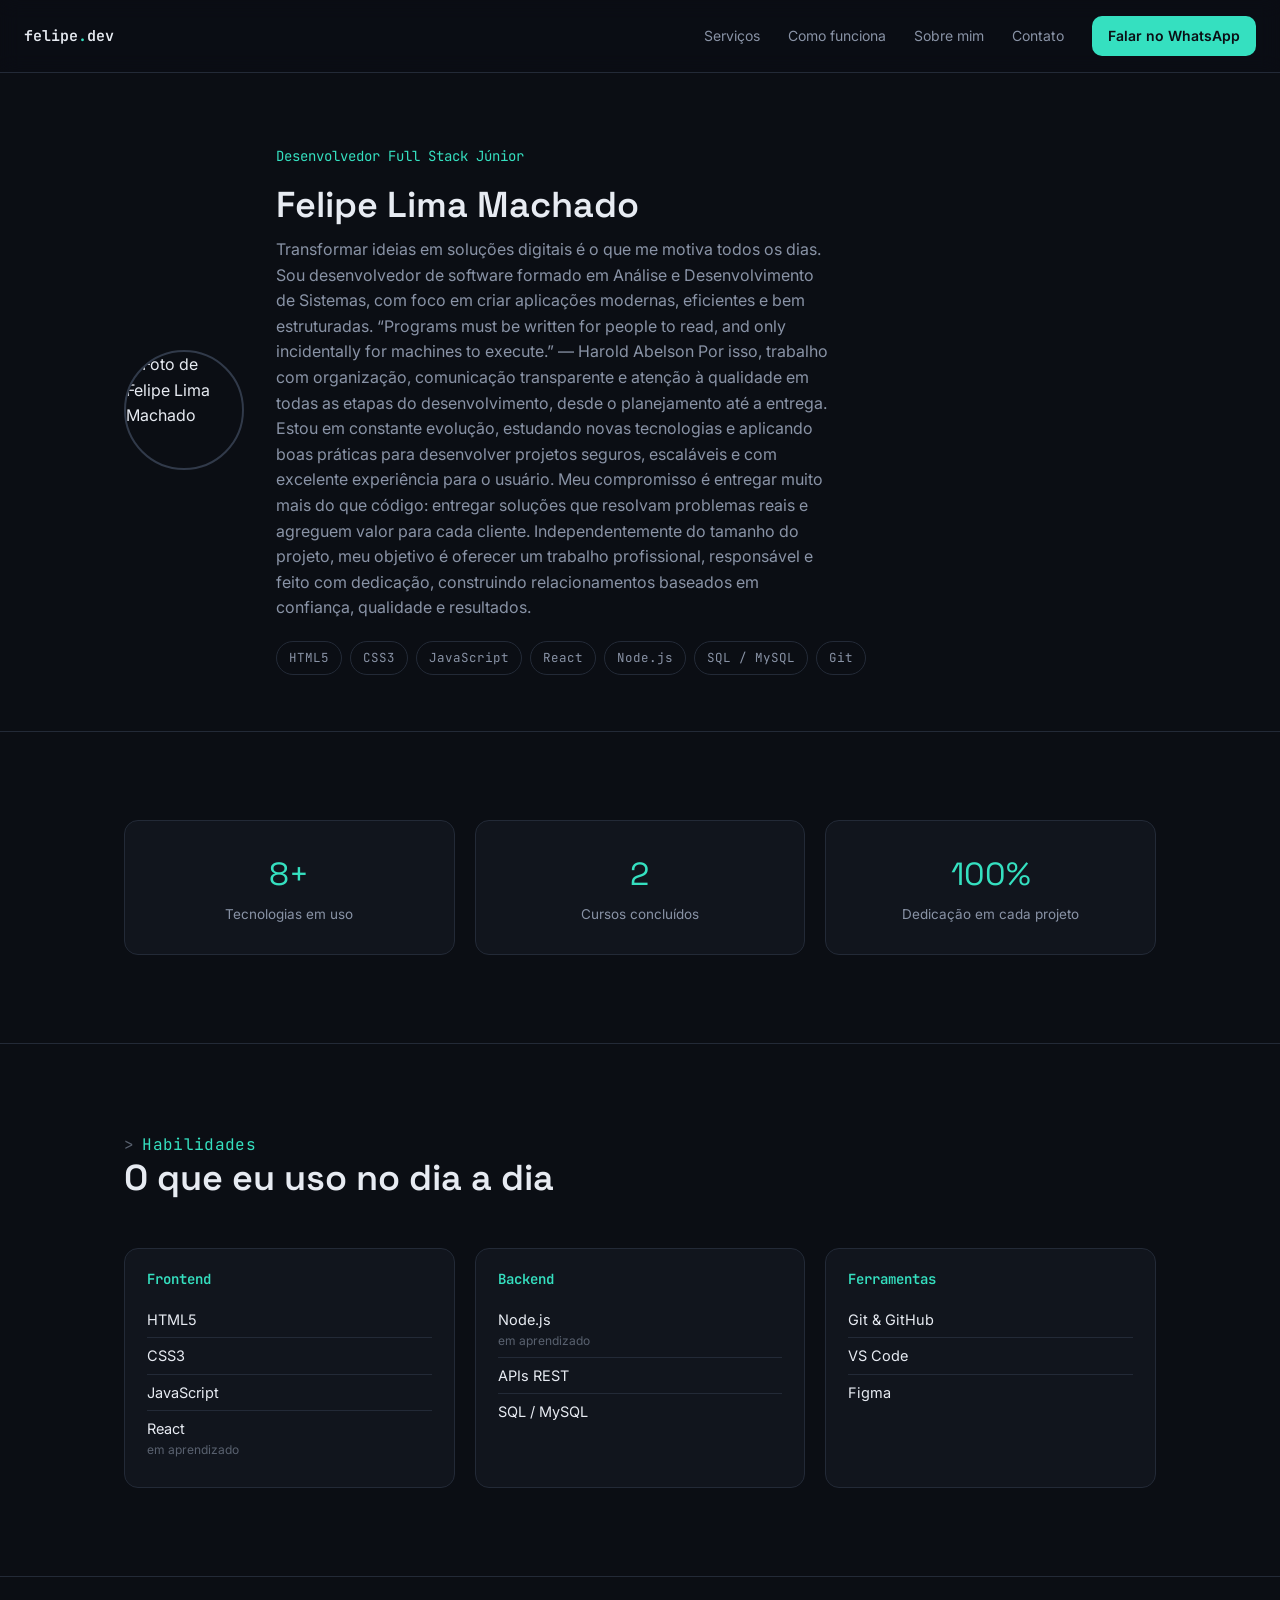
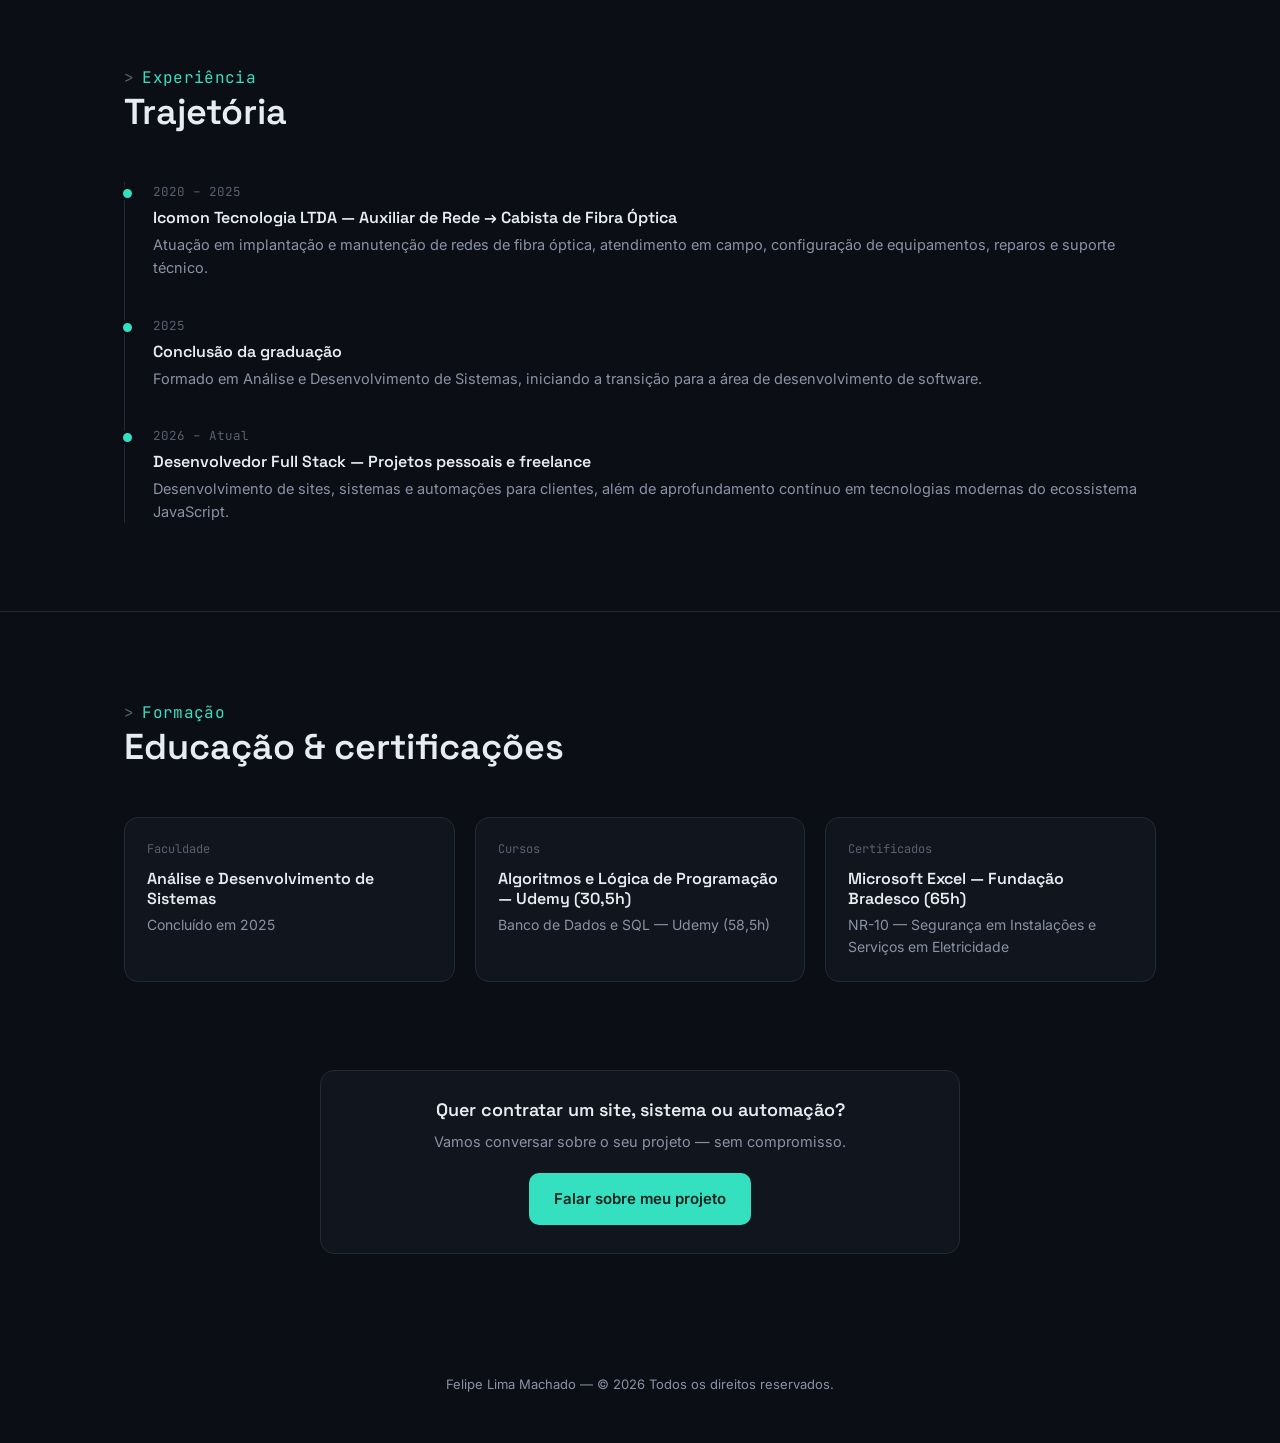
==== sobre.html @ 496789c5 "Update sobre.html" ====
<!DOCTYPE html>
<html lang="pt-BR">
<head>
<meta charset="UTF-8">
<meta name="viewport" content="width=device-width, initial-scale=1.0">
<title>Sobre — Felipe Lima Machado</title>
<meta name="description" content="Conheça a trajetória de Felipe Lima Machado: formação, experiência e habilidades como Desenvolvedor Full Stack.">
<link rel="preconnect" href="https://fonts.googleapis.com">
<link rel="preconnect" href="https://fonts.gstatic.com" crossorigin>
<link href="https://fonts.googleapis.com/css2?family=Space+Grotesk:wght@500;600;700&family=Inter:wght@400;500;600&family=JetBrains+Mono:wght@400;500&display=swap" rel="stylesheet">
<link rel="stylesheet" href="main.css">
</head>
<body>

<nav class="nav">
  <div class="nav__inner">
    <a href="index.html" class="nav__logo">felipe<span>.</span>dev</a>
    <button class="nav__toggle" id="navToggle" aria-label="Abrir menu" aria-expanded="false">☰</button>
    <div class="nav__links" id="navLinks">
      <a href="index.html#servicos">Serviços</a>
      <a href="index.html#processo">Como funciona</a>
      <a href="#sobre">Sobre mim</a>
      <a href="index.html#contato">Contato</a>
      <a href="https://wa.me/5511989954030" class="is-cta" target="_blank" rel="noopener">Falar no WhatsApp</a>
    </div>
  </div>
</nav>

<header class="about-hero" id="sobre">
  <div class="container about-hero__grid">
    <div class="about-hero__photo">
      <img src="profile.jpg" alt="Foto de Felipe Lima Machado">
    </div>
    <div>
      <p class="about-hero__role">Desenvolvedor Full Stack Júnior</p>
      <h1>Felipe Lima Machado</h1>
      <p style="max-width: 560px; margin-top: 10px;">
        Transformar ideias em soluções digitais é o que me motiva todos os dias. Sou desenvolvedor de software formado em Análise e Desenvolvimento de Sistemas, com foco em criar aplicações modernas, eficientes e bem estruturadas.

“Programs must be written for people to read, and only incidentally for machines to execute.” — Harold Abelson
        
Por isso, trabalho com organização, comunicação transparente e atenção à qualidade em todas as etapas do desenvolvimento, desde o planejamento até a entrega.
Estou em constante evolução, estudando novas tecnologias e aplicando boas práticas para desenvolver projetos seguros, escaláveis e com excelente experiência para o usuário. Meu compromisso é entregar muito mais do que código: entregar soluções que resolvam problemas reais e agreguem valor para cada cliente.
Independentemente do tamanho do projeto, meu objetivo é oferecer um trabalho profissional, responsável e feito com dedicação, construindo relacionamentos baseados em confiança, qualidade e resultados.
      </p>
      <div class="tags">
        <span class="tag-pill">HTML5</span>
        <span class="tag-pill">CSS3</span>
        <span class="tag-pill">JavaScript</span>
        <span class="tag-pill">React</span>
        <span class="tag-pill">Node.js</span>
        <span class="tag-pill">SQL / MySQL</span>
        <span class="tag-pill">Git</span>
      </div>
    </div>
  </div>
</header>

<section class="section" id="numeros">
  <div class="container">
    <div class="stats-grid">
      <div class="stat-card">
        <div class="stat-card__num">8+</div>
        <div class="stat-card__label">Tecnologias em uso</div>
      </div>
      <div class="stat-card">
        <div class="stat-card__num">2</div>
        <div class="stat-card__label">Cursos concluídos</div>
      </div>
      <div class="stat-card">
        <div class="stat-card__num">100%</div>
        <div class="stat-card__label">Dedicação em cada projeto</div>
      </div>
    </div>
  </div>
</section>

<section class="section" id="habilidades">
  <div class="container">
    <div class="section__head">
      <p class="eyebrow">Habilidades</p>
      <h2>O que eu uso no dia a dia</h2>
    </div>

    <div class="skills-grid">
      <div class="skill-card">
        <h3>Frontend</h3>
        <ul>
          <li>HTML5</li>
          <li>CSS3</li>
          <li>JavaScript</li>
          <li>React <small>em aprendizado</small></li>
        </ul>
      </div>
      <div class="skill-card">
        <h3>Backend</h3>
        <ul>
          <li>Node.js <small>em aprendizado</small></li>
          <li>APIs REST</li>
          <li>SQL / MySQL</li>
        </ul>
      </div>
      <div class="skill-card">
        <h3>Ferramentas</h3>
        <ul>
          <li>Git &amp; GitHub</li>
          <li>VS Code</li>
          <li>Figma</li>
        </ul>
      </div>
    </div>
  </div>
</section>

<section class="section" id="experiencia">
  <div class="container">
    <div class="section__head">
      <p class="eyebrow">Experiência</p>
      <h2>Trajetória</h2>
    </div>

    <div class="timeline">
      <div class="timeline-item">
        <div class="timeline-item__date">2020 – 2025</div>
        <h3>Icomon Tecnologia LTDA — Auxiliar de Rede → Cabista de Fibra Óptica</h3>
        <p>Atuação em implantação e manutenção de redes de fibra óptica, atendimento em campo, configuração de equipamentos, reparos e suporte técnico.</p>
      </div>
      <div class="timeline-item">
        <div class="timeline-item__date">2025</div>
        <h3>Conclusão da graduação</h3>
        <p>Formado em Análise e Desenvolvimento de Sistemas, iniciando a transição para a área de desenvolvimento de software.</p>
      </div>
      <div class="timeline-item">
        <div class="timeline-item__date">2026 – Atual</div>
        <h3>Desenvolvedor Full Stack — Projetos pessoais e freelance</h3>
        <p>Desenvolvimento de sites, sistemas e automações para clientes, além de aprofundamento contínuo em tecnologias modernas do ecossistema JavaScript.</p>
      </div>
    </div>
  </div>
</section>

<section class="section" id="formacao" style="border-bottom: none;">
  <div class="container">
    <div class="section__head">
      <p class="eyebrow">Formação</p>
      <h2>Educação &amp; certificações</h2>
    </div>

    <div class="edu-grid">
      <div class="edu-card">
        <div class="edu-card__label">Faculdade</div>
        <h3>Análise e Desenvolvimento de Sistemas</h3>
        <p>Concluído em 2025</p>
      </div>
      <div class="edu-card">
        <div class="edu-card__label">Cursos</div>
        <h3>Algoritmos e Lógica de Programação — Udemy (30,5h)</h3>
        <p>Banco de Dados e SQL — Udemy (58,5h)</p>
      </div>
      <div class="edu-card">
        <div class="edu-card__label">Certificados</div>
        <h3>Microsoft Excel — Fundação Bradesco (65h)</h3>
        <p>NR-10 — Segurança em Instalações e Serviços em Eletricidade</p>
      </div>
    </div>
  </div>
</section>

<section class="section" style="border-bottom: none; padding-top: 0;">
  <div class="container why-cta" style="max-width: 640px; text-align: center; margin: 0 auto;">
    <h3>Quer contratar um site, sistema ou automação?</h3>
    <p>Vamos conversar sobre o seu projeto — sem compromisso.</p>
    <a href="index.html#contato" class="btn btn--primary">Falar sobre meu projeto</a>
  </div>
</section>

<footer class="footer">
  <p>Felipe Lima Machado — © <span id="year"></span> Todos os direitos reservados.</p>
</footer>

<script src="main.js"></script>
</body>
</html>
---- main.css ----
/* ===================================================================
   Felipe Lima Machado — main.css
   Tema: base "terminal/dev" com tipografia legível para negócios
   =================================================================== */

:root {
  --bg: #0b0e14;
  --surface: #11151d;
  --surface-alt: #161c27;
  --border: #232a37;
  --border-strong: #313a4a;

  --text: #e7ebf2;
  --text-muted: #8993a6;
  --text-faint: #59616f;

  --accent: #35e0c0;
  --accent-dark: #0f6e5c;
  --accent-2: #6c8cff;

  --font-display: 'Space Grotesk', 'Segoe UI', sans-serif;
  --font-body: 'Inter', 'Segoe UI', sans-serif;
  --font-mono: 'JetBrains Mono', ui-monospace, 'Fira Code', monospace;

  --radius: 10px;
  --container: 1080px;
}

* { box-sizing: border-box; }

html { scroll-behavior: smooth; }

body {
  margin: 0;
  background: var(--bg);
  color: var(--text);
  font-family: var(--font-body);
  line-height: 1.6;
  -webkit-font-smoothing: antialiased;
}

img { max-width: 100%; display: block; }

a { color: inherit; text-decoration: none; }

h1, h2, h3 {
  font-family: var(--font-display);
  font-weight: 600;
  line-height: 1.2;
  margin: 0;
}

p { margin: 0 0 1rem; color: var(--text-muted); }

.container {
  max-width: var(--container);
  margin: 0 auto;
  padding: 0 24px;
}

.eyebrow {
  display: inline-flex;
  align-items: center;
  gap: 8px;
  font-family: var(--font-mono);
  font-size: 13px;
  color: var(--accent);
  letter-spacing: 0.02em;
  margin-bottom: 14px;
}

.eyebrow::before { content: '>'; color: var(--text-faint); }

.section {
  padding: 88px 0;
  border-bottom: 1px solid var(--border);
}

.section__head {
  max-width: 640px;
  margin: 0 0 48px;
}

.section__head h2 {
  font-size: clamp(26px, 3.4vw, 36px);
  margin-bottom: 12px;
}

.section__head p { font-size: 16px; margin: 0; }

/* ---------- buttons ---------- */

.btn {
  display: inline-flex;
  align-items: center;
  gap: 8px;
  padding: 13px 24px;
  border-radius: var(--radius);
  font-family: var(--font-body);
  font-weight: 600;
  font-size: 15px;
  border: 1px solid transparent;
  cursor: pointer;
  transition: transform 120ms ease, background 120ms ease, border-color 120ms ease;
}

.btn:hover { transform: translateY(-1px); }

.btn--primary {
  background: var(--accent);
  color: #06231d;
}
.btn--primary:hover { background: #4fe9cc; }

.btn--ghost {
  background: transparent;
  border-color: var(--border-strong);
  color: var(--text);
}
.btn--ghost:hover { border-color: var(--accent); color: var(--accent); }

/* ---------- navbar ---------- */

.nav {
  position: sticky;
  top: 0;
  z-index: 40;
  background: rgba(11, 14, 20, 0.85);
  backdrop-filter: blur(10px);
  border-bottom: 1px solid var(--border);
}

.nav__inner {
  display: flex;
  align-items: center;
  justify-content: space-between;
  padding: 16px 24px;
}

.nav__logo {
  font-family: var(--font-mono);
  font-weight: 600;
  font-size: 15px;
  color: var(--text);
}
.nav__logo span { color: var(--accent); }

.nav__links {
  display: flex;
  align-items: center;
  gap: 28px;
  font-size: 14px;
  color: var(--text-muted);
}

.nav__links a:hover { color: var(--text); }

.nav__links a.is-cta {
  color: var(--bg);
  background: var(--accent);
  padding: 9px 16px;
  border-radius: var(--radius);
  font-weight: 600;
}
.nav__links a.is-cta:hover { background: #4fe9cc; color: var(--bg); }

.nav__toggle {
  display: none;
  background: none;
  border: 1px solid var(--border-strong);
  border-radius: 6px;
  color: var(--text);
  width: 38px;
  height: 38px;
  font-size: 18px;
  cursor: pointer;
}

@media (max-width: 760px) {
  .nav__toggle { display: block; }
  .nav__links {
    position: absolute;
    top: 100%;
    left: 0;
    right: 0;
    flex-direction: column;
    align-items: stretch;
    gap: 0;
    background: var(--surface);
    border-bottom: 1px solid var(--border);
    max-height: 0;
    overflow: hidden;
    transition: max-height 200ms ease;
  }
  .nav__links.is-open { max-height: 400px; }
  .nav__links a {
    padding: 14px 24px;
    border-bottom: 1px solid var(--border);
  }
  .nav__links a.is-cta { margin: 12px 24px; text-align: center; }
}

/* ---------- hero ---------- */

.hero {
  padding: 96px 0 80px;
  border-bottom: 1px solid var(--border);
  background:
    radial-gradient(ellipse 60% 50% at 15% 0%, rgba(53, 224, 192, 0.08), transparent),
    radial-gradient(ellipse 50% 40% at 100% 20%, rgba(108, 140, 255, 0.06), transparent);
}

.hero__grid {
  display: grid;
  grid-template-columns: 1.1fr 0.9fr;
  gap: 56px;
  align-items: center;
}

.hero h1 {
  font-size: clamp(32px, 4.6vw, 52px);
  margin-bottom: 20px;
}

.hero h1 .accent { color: var(--accent); }

.hero__lede {
  font-size: 17px;
  max-width: 480px;
  margin-bottom: 32px;
}

.hero__actions {
  display: flex;
  gap: 14px;
  flex-wrap: wrap;
  margin-bottom: 36px;
}

.hero__trust {
  display: flex;
  gap: 24px;
  flex-wrap: wrap;
  font-family: var(--font-mono);
  font-size: 13px;
  color: var(--text-faint);
}

.hero__trust strong { color: var(--text-muted); font-weight: 500; }

.hero__panel {
  background: var(--surface);
  border: 1px solid var(--border);
  border-radius: 14px;
  overflow: hidden;
}

.hero__panel-bar {
  display: flex;
  gap: 6px;
  padding: 12px 14px;
  border-bottom: 1px solid var(--border);
  background: var(--surface-alt);
}

.hero__panel-dot { width: 9px; height: 9px; border-radius: 50%; background: #2b3140; }

.hero__panel-body {
  padding: 22px 20px;
  font-family: var(--font-mono);
  font-size: 13.5px;
  color: var(--text-muted);
}

.hero__panel-body .line { margin-bottom: 10px; }
.hero__panel-body .k { color: var(--accent-2); }
.hero__panel-body .v { color: var(--text); }
.hero__panel-body .c { color: var(--text-faint); }

@media (max-width: 860px) {
  .hero__grid { grid-template-columns: 1fr; }
  .hero__panel { order: -1; }
}

/* ---------- services ---------- */

.services-grid {
  display: grid;
  grid-template-columns: repeat(3, 1fr);
  gap: 20px;
}

.service-card {
  background: var(--surface);
  border: 1px solid var(--border);
  border-radius: 14px;
  padding: 28px 24px;
  transition: border-color 150ms ease, transform 150ms ease;
}

.service-card:hover {
  border-color: var(--border-strong);
  transform: translateY(-3px);
}

.service-card__icon {
  width: 42px;
  height: 42px;
  border-radius: 9px;
  background: var(--surface-alt);
  border: 1px solid var(--border);
  display: flex;
  align-items: center;
  justify-content: center;
  margin-bottom: 18px;
  color: var(--accent);
  font-family: var(--font-mono);
  font-size: 17px;
}

.service-card h3 {
  font-size: 18px;
  margin-bottom: 8px;
}

.service-card p { font-size: 14.5px; margin-bottom: 16px; }

.service-card ul {
  list-style: none;
  margin: 0;
  padding: 0;
  font-size: 13.5px;
  color: var(--text-muted);
}

.service-card li {
  padding: 5px 0 5px 18px;
  position: relative;
  border-top: 1px solid var(--border);
}
.service-card li:first-child { border-top: none; }

.service-card li::before {
  content: '›';
  position: absolute;
  left: 0;
  color: var(--accent);
}

@media (max-width: 860px) {
  .services-grid { grid-template-columns: 1fr; }
}

/* ---------- process ---------- */

.process-grid {
  display: grid;
  grid-template-columns: repeat(4, 1fr);
  gap: 20px;
}

.process-step {
  position: relative;
  padding-top: 8px;
}

.process-step__num {
  font-family: var(--font-mono);
  font-size: 13px;
  color: var(--text-faint);
  margin-bottom: 12px;
}

.process-step h3 { font-size: 16px; margin-bottom: 8px; }
.process-step p { font-size: 14px; margin: 0; }

@media (max-width: 860px) {
  .process-grid { grid-template-columns: 1fr 1fr; row-gap: 32px; }
}
@media (max-width: 520px) {
  .process-grid { grid-template-columns: 1fr; }
}

/* ---------- why / trust ---------- */

.why-grid {
  display: grid;
  grid-template-columns: 1fr 1fr;
  gap: 40px;
  align-items: start;
}

.why-list {
  list-style: none;
  margin: 0;
  padding: 0;
}

.why-list li {
  display: flex;
  gap: 14px;
  padding: 16px 0;
  border-top: 1px solid var(--border);
}
.why-list li:first-child { border-top: none; padding-top: 0; }

.why-list__mark {
  font-family: var(--font-mono);
  color: var(--accent);
  flex-shrink: 0;
}

.why-list strong { display: block; color: var(--text); font-size: 15px; margin-bottom: 3px; }
.why-list span { color: var(--text-muted); font-size: 14px; }

.why-cta {
  background: var(--surface);
  border: 1px solid var(--border);
  border-radius: 14px;
  padding: 28px;
}

.why-cta h3 { font-size: 18px; margin-bottom: 10px; }
.why-cta p { font-size: 14.5px; margin-bottom: 20px; }

@media (max-width: 860px) {
  .why-grid { grid-template-columns: 1fr; }
}

/* ---------- contact ---------- */

.contact-grid {
  display: grid;
  grid-template-columns: 1fr 1fr;
  gap: 48px;
}

.contact-links {
  display: flex;
  flex-direction: column;
  gap: 12px;
}

.contact-link {
  display: flex;
  align-items: center;
  gap: 12px;
  padding: 14px 16px;
  border: 1px solid var(--border);
  border-radius: var(--radius);
  font-size: 14.5px;
  color: var(--text);
  transition: border-color 120ms ease, background 120ms ease;
}
.contact-link:hover { border-color: var(--accent); background: var(--surface); }

.contact-link .tag {
  font-family: var(--font-mono);
  font-size: 12px;
  color: var(--text-faint);
  margin-left: auto;
}

.form { display: flex; flex-direction: column; gap: 14px; }

.form input,
.form textarea {
  width: 100%;
  background: var(--surface);
  border: 1px solid var(--border);
  border-radius: var(--radius);
  padding: 13px 14px;
  color: var(--text);
  font-family: var(--font-body);
  font-size: 14.5px;
}

.form input:focus,
.form textarea:focus {
  outline: none;
  border-color: var(--accent);
}

.form textarea { resize: vertical; min-height: 110px; }

@media (max-width: 860px) {
  .contact-grid { grid-template-columns: 1fr; }
}

/* ---------- footer ---------- */

.footer {
  padding: 32px 0;
  text-align: center;
  font-size: 13px;
  color: var(--text-faint);
}

.footer a { color: var(--text-muted); }
.footer a:hover { color: var(--accent); }

/* ---------- about page specific ---------- */

.about-hero {
  padding: 72px 0 56px;
  border-bottom: 1px solid var(--border);
}

.about-hero__grid {
  display: grid;
  grid-template-columns: auto 1fr;
  gap: 32px;
  align-items: center;
}

.about-hero__photo {
  width: 120px;
  height: 120px;
  border-radius: 50%;
  border: 2px solid var(--border-strong);
  overflow: hidden;
}
.about-hero__photo img { width: 100%; height: 100%; object-fit: cover; }

.about-hero h1 { font-size: clamp(26px, 3.6vw, 36px); margin-bottom: 8px; }
.about-hero__role { font-family: var(--font-mono); color: var(--accent); font-size: 14px; }

@media (max-width: 560px) {
  .about-hero__grid { grid-template-columns: 1fr; text-align: center; justify-items: center; }
}

.tags {
  display: flex;
  flex-wrap: wrap;
  gap: 8px;
  margin-top: 20px;
}

.tag-pill {
  font-family: var(--font-mono);
  font-size: 12.5px;
  padding: 6px 12px;
  border: 1px solid var(--border);
  border-radius: 20px;
  color: var(--text-muted);
}

.skills-grid {
  display: grid;
  grid-template-columns: repeat(3, 1fr);
  gap: 20px;
}

.skill-card {
  background: var(--surface);
  border: 1px solid var(--border);
  border-radius: 14px;
  padding: 22px;
}

.skill-card h3 {
  font-family: var(--font-mono);
  font-size: 14px;
  color: var(--accent);
  margin-bottom: 14px;
}

.skill-card ul { list-style: none; margin: 0; padding: 0; }
.skill-card li {
  font-size: 14.5px;
  color: var(--text);
  padding: 6px 0;
  border-top: 1px solid var(--border);
}
.skill-card li:first-child { border-top: none; }
.skill-card li small { display: block; color: var(--text-faint); font-size: 12px; }

@media (max-width: 860px) {
  .skills-grid { grid-template-columns: 1fr; }
}

.timeline {
  position: relative;
  padding-left: 28px;
  border-left: 1px solid var(--border);
}

.timeline-item {
  position: relative;
  padding-bottom: 36px;
}
.timeline-item:last-child { padding-bottom: 0; }

.timeline-item::before {
  content: '';
  position: absolute;
  left: -33px;
  top: 4px;
  width: 9px;
  height: 9px;
  border-radius: 50%;
  background: var(--accent);
  border: 3px solid var(--bg);
}

.timeline-item__date {
  font-family: var(--font-mono);
  font-size: 12.5px;
  color: var(--text-faint);
  margin-bottom: 6px;
}

.timeline-item h3 { font-size: 16px; margin-bottom: 6px; }
.timeline-item p { font-size: 14.5px; margin: 0; }

.edu-grid {
  display: grid;
  grid-template-columns: repeat(3, 1fr);
  gap: 20px;
}

.edu-card {
  background: var(--surface);
  border: 1px solid var(--border);
  border-radius: 14px;
  padding: 22px;
}

.edu-card__label {
  font-family: var(--font-mono);
  font-size: 12px;
  color: var(--text-faint);
  margin-bottom: 10px;
}

.edu-card h3 { font-size: 16px; margin-bottom: 6px; }
.edu-card p { font-size: 14px; margin: 0; }

@media (max-width: 860px) {
  .edu-grid { grid-template-columns: 1fr; }
}

.stats-grid {
  display: grid;
  grid-template-columns: repeat(3, 1fr);
  gap: 20px;
  text-align: center;
}

.stat-card {
  background: var(--surface);
  border: 1px solid var(--border);
  border-radius: 14px;
  padding: 28px 16px;
}

.stat-card__num {
  font-family: var(--font-display);
  font-size: 32px;
  color: var(--accent);
  margin-bottom: 4px;
}

.stat-card__label {
  font-size: 13.5px;
  color: var(--text-muted);
}

@media (max-width: 560px) {
  .stats-grid { grid-template-columns: 1fr; }
}

/* ---------- utility ---------- */

.visually-hidden {
  position: absolute;
  width: 1px; height: 1px;
  overflow: hidden;
  clip: rect(0 0 0 0);
}

:focus-visible {
  outline: 2px solid var(--accent);
  outline-offset: 2px;
}
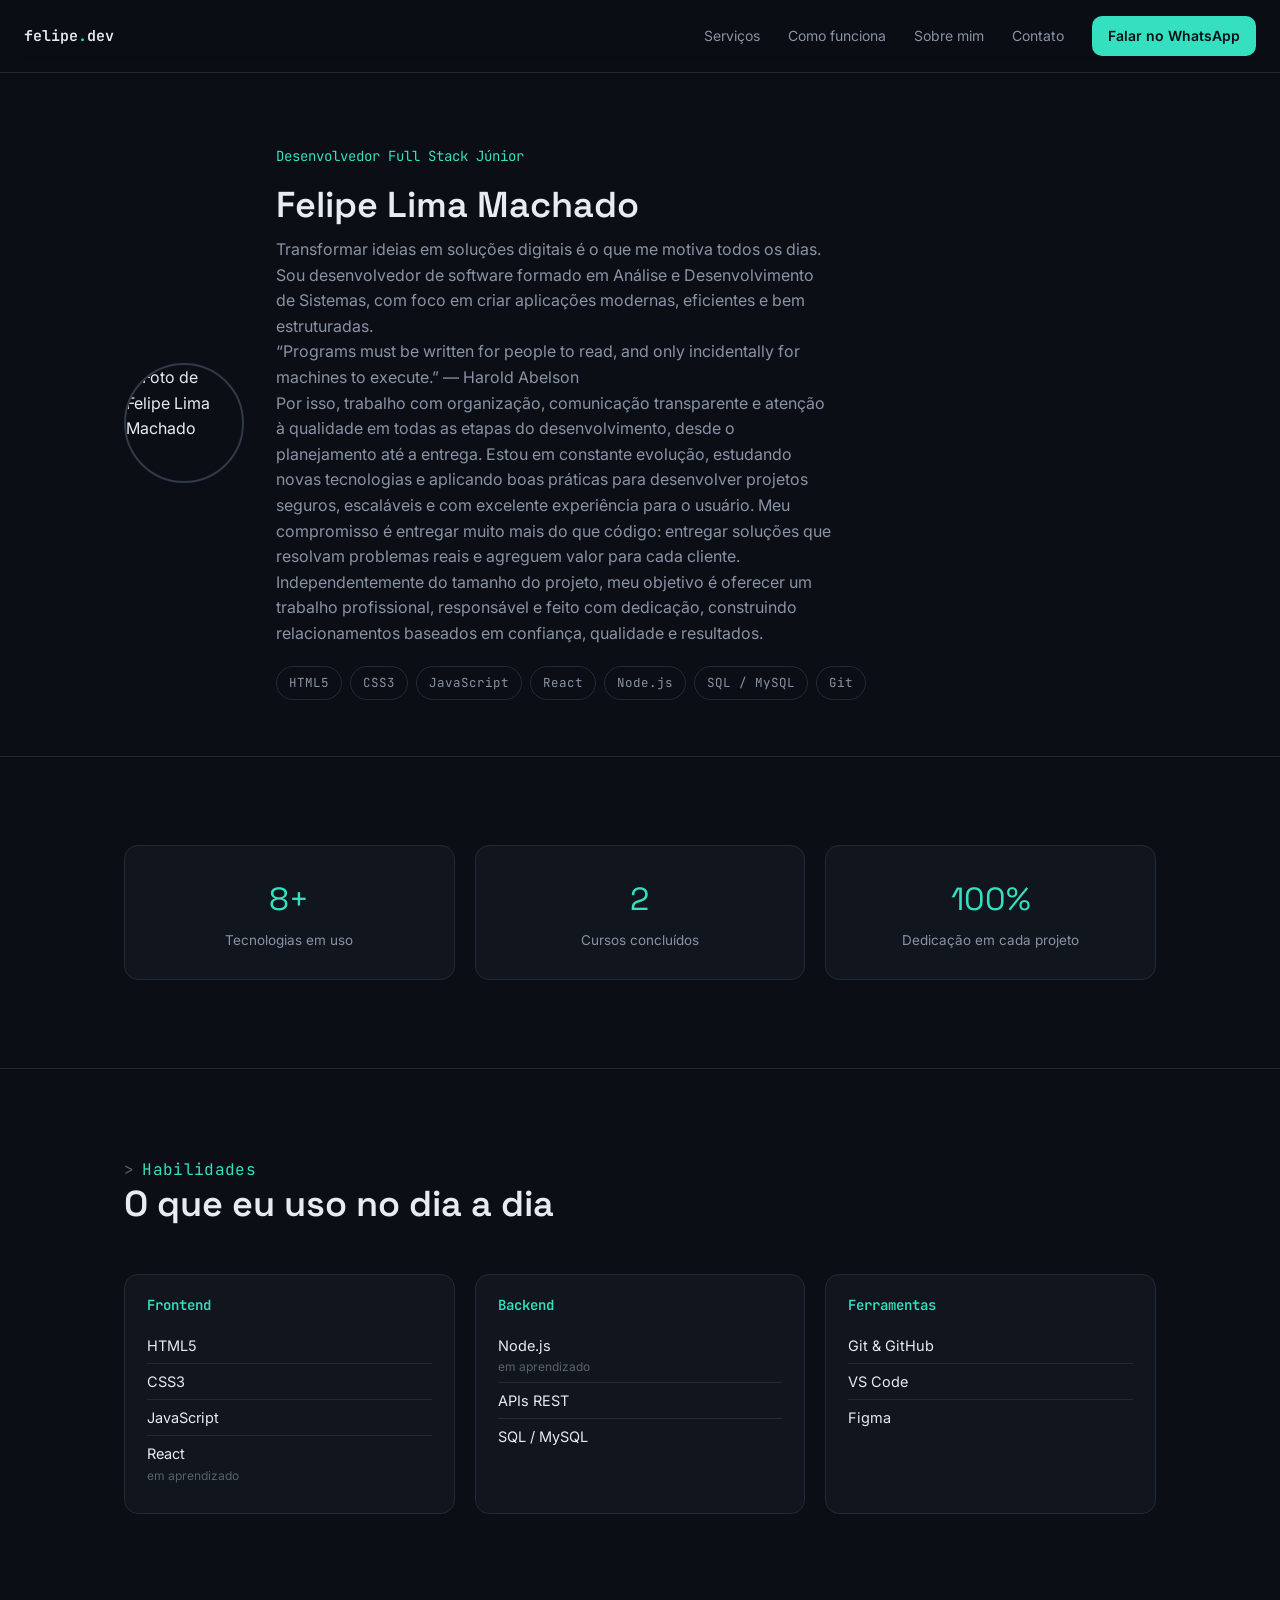
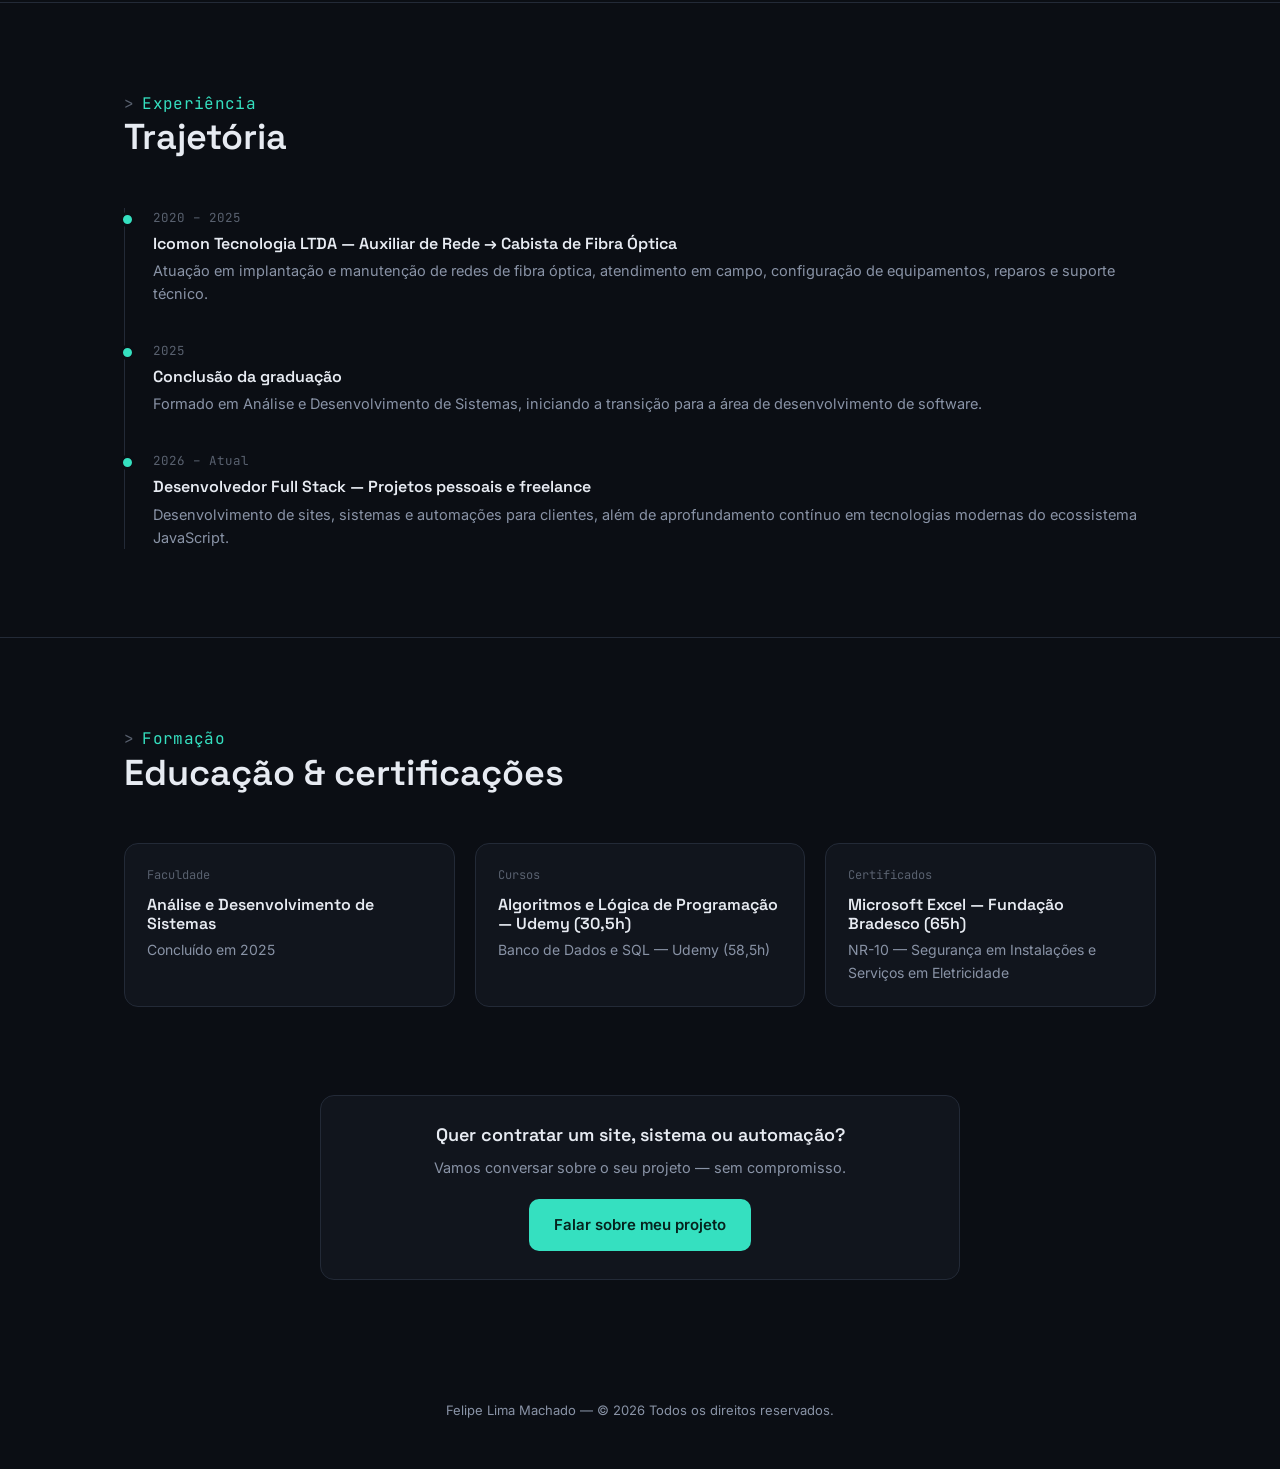
==== commit 62f65d93: "Update sobre.html" ====
--- a/sobre.html
+++ b/sobre.html
@@ -36,10 +36,8 @@
       <h1>Felipe Lima Machado</h1>
       <p style="max-width: 560px; margin-top: 10px;">
         Transformar ideias em soluções digitais é o que me motiva todos os dias. Sou desenvolvedor de software formado em Análise e Desenvolvimento de Sistemas, com foco em criar aplicações modernas, eficientes e bem estruturadas.
-
-“Programs must be written for people to read, and only incidentally for machines to execute.” — Harold Abelson
-        
-Por isso, trabalho com organização, comunicação transparente e atenção à qualidade em todas as etapas do desenvolvimento, desde o planejamento até a entrega.
+<br>“Programs must be written for people to read, and only incidentally for machines to execute.” — Harold Abelson       
+<br>Por isso, trabalho com organização, comunicação transparente e atenção à qualidade em todas as etapas do desenvolvimento, desde o planejamento até a entrega.
 Estou em constante evolução, estudando novas tecnologias e aplicando boas práticas para desenvolver projetos seguros, escaláveis e com excelente experiência para o usuário. Meu compromisso é entregar muito mais do que código: entregar soluções que resolvam problemas reais e agreguem valor para cada cliente.
 Independentemente do tamanho do projeto, meu objetivo é oferecer um trabalho profissional, responsável e feito com dedicação, construindo relacionamentos baseados em confiança, qualidade e resultados.
       </p>
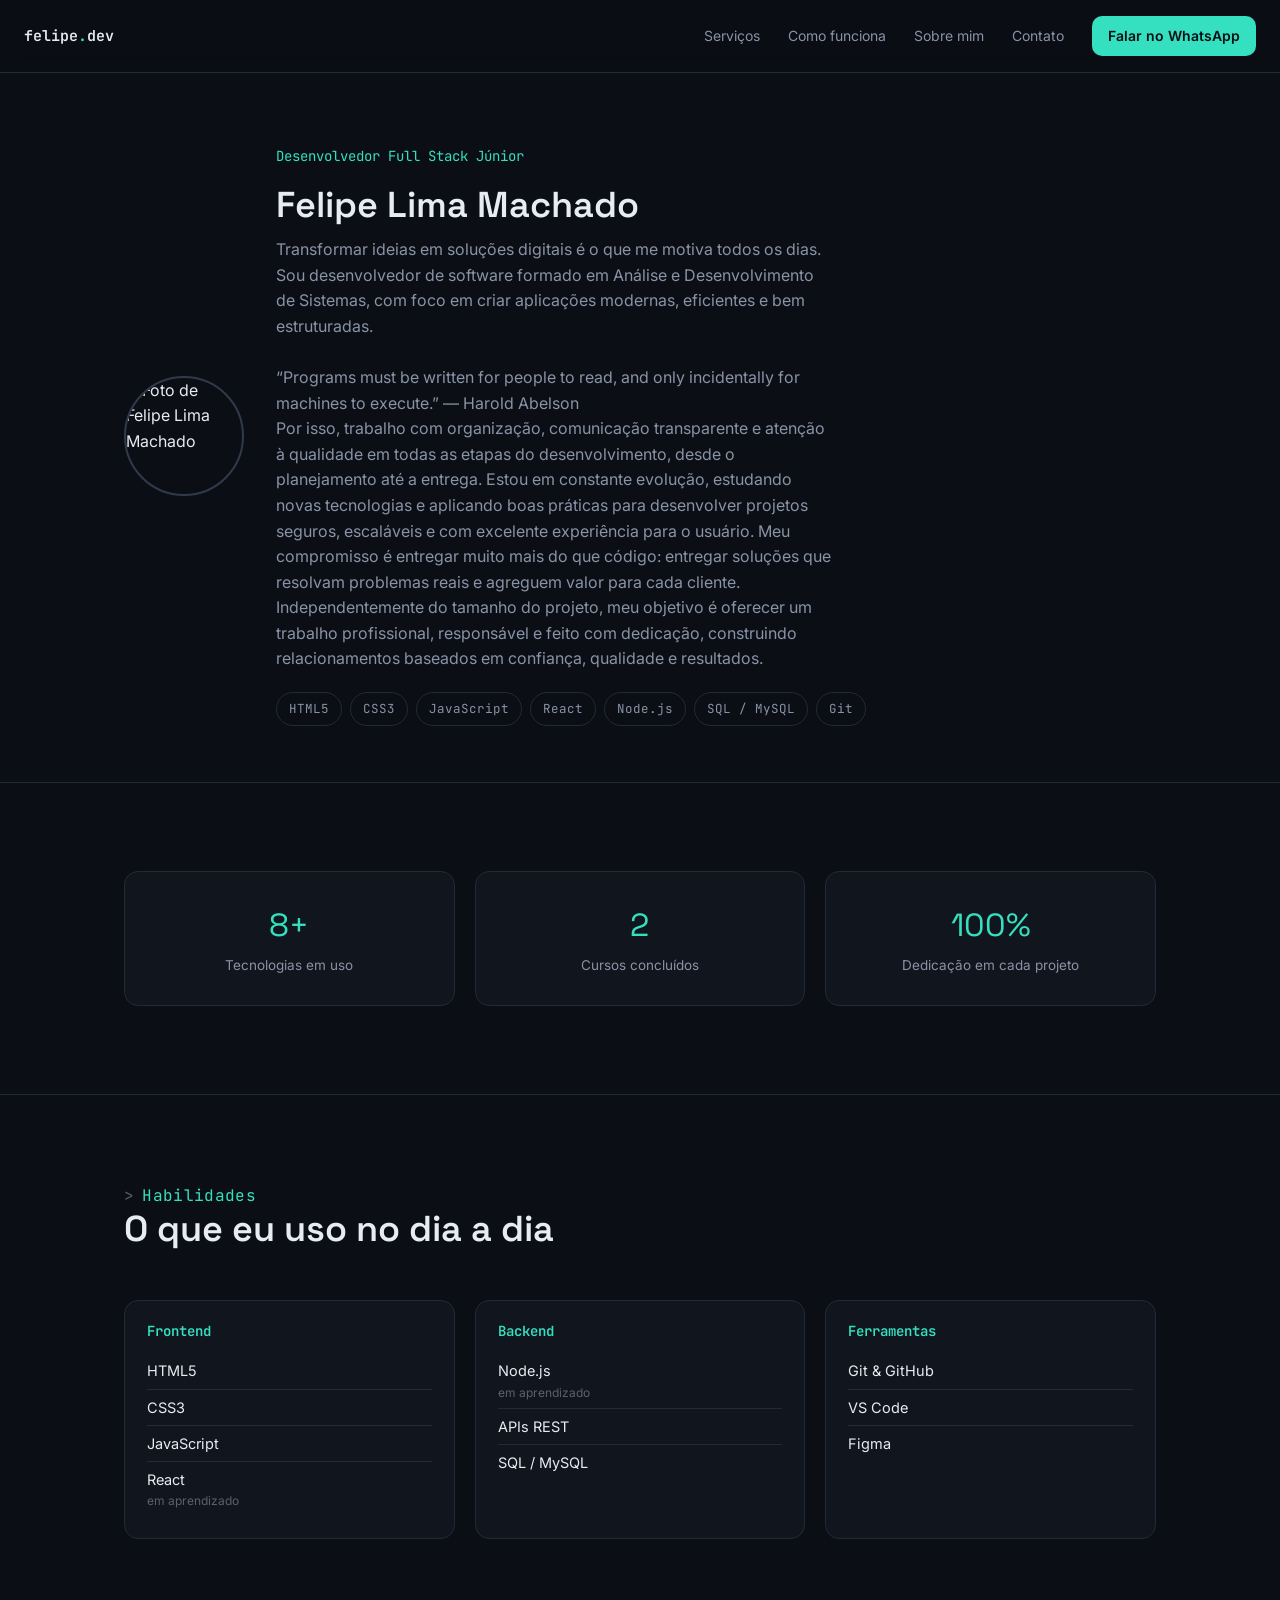
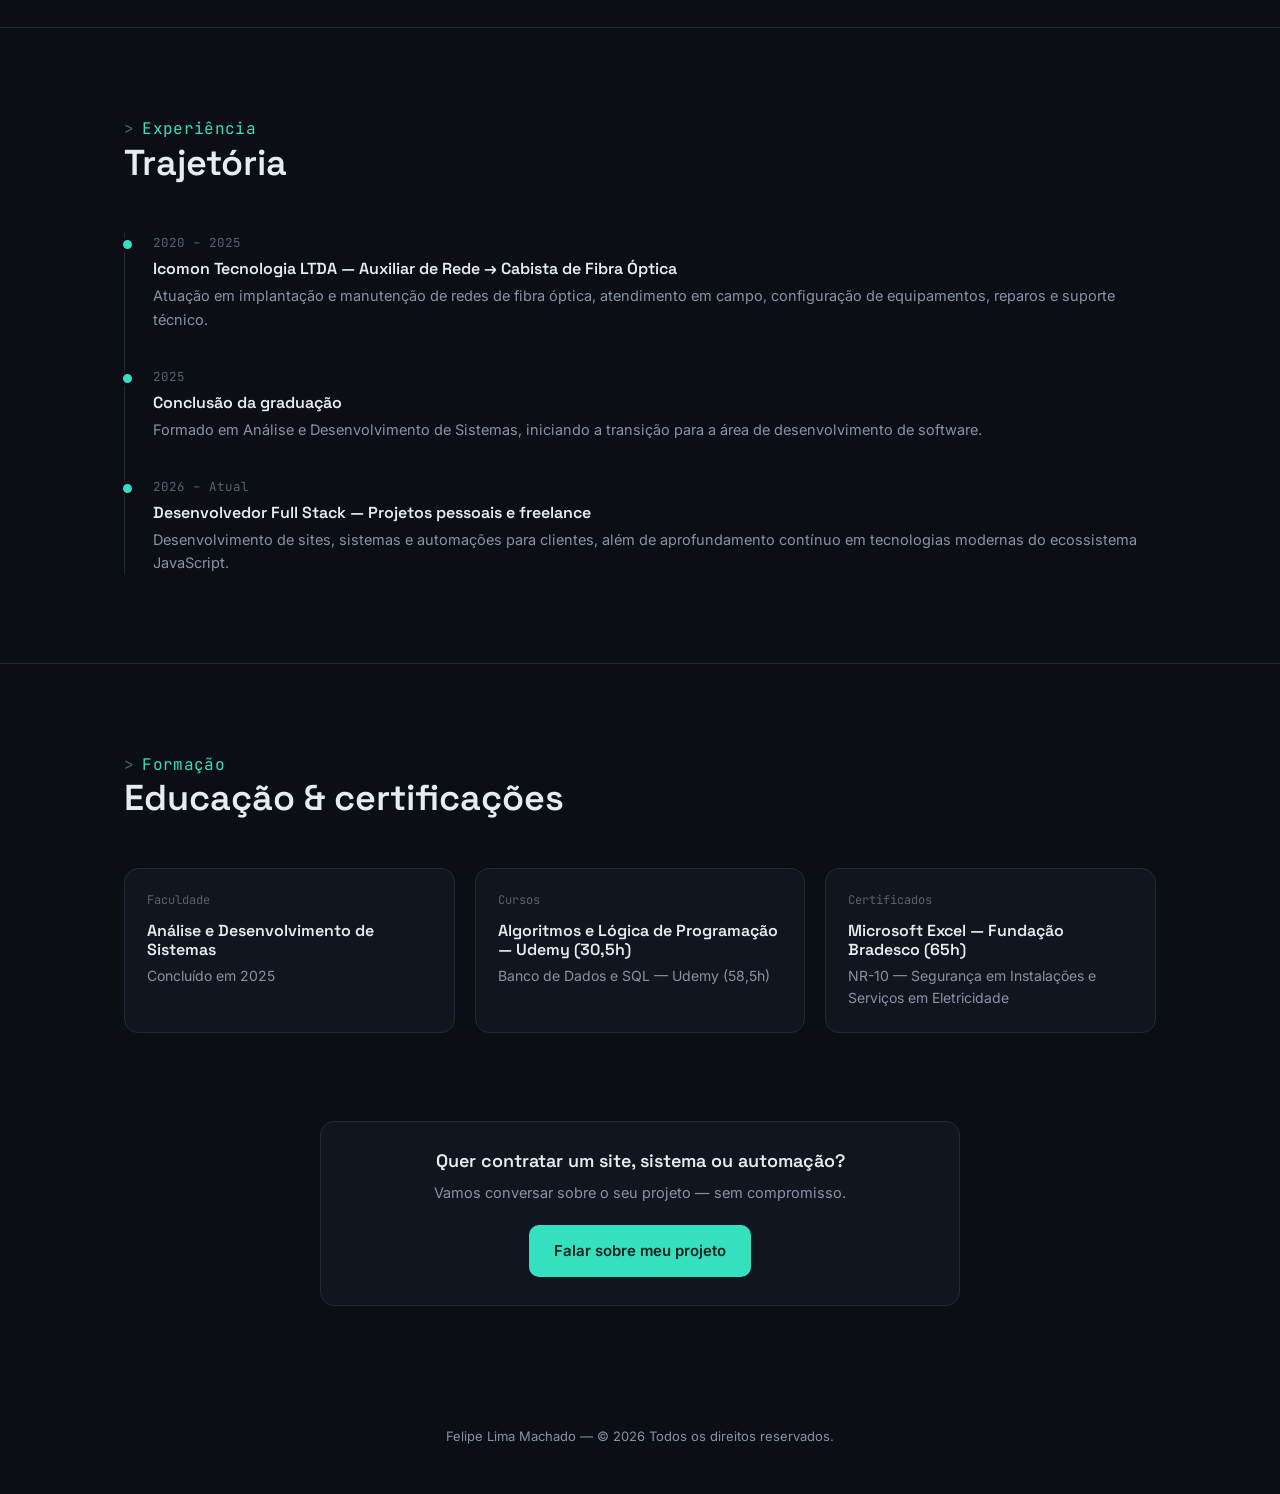
==== commit 5421c77e: "Update sobre.html" ====
--- a/sobre.html
+++ b/sobre.html
@@ -35,7 +35,7 @@
       <p class="about-hero__role">Desenvolvedor Full Stack Júnior</p>
       <h1>Felipe Lima Machado</h1>
       <p style="max-width: 560px; margin-top: 10px;">
-        Transformar ideias em soluções digitais é o que me motiva todos os dias. Sou desenvolvedor de software formado em Análise e Desenvolvimento de Sistemas, com foco em criar aplicações modernas, eficientes e bem estruturadas.
+        Transformar ideias em soluções digitais é o que me motiva todos os dias. Sou desenvolvedor de software formado em Análise e Desenvolvimento de Sistemas, com foco em criar aplicações modernas, eficientes e bem estruturadas.<br>
 <br>“Programs must be written for people to read, and only incidentally for machines to execute.” — Harold Abelson       
 <br>Por isso, trabalho com organização, comunicação transparente e atenção à qualidade em todas as etapas do desenvolvimento, desde o planejamento até a entrega.
 Estou em constante evolução, estudando novas tecnologias e aplicando boas práticas para desenvolver projetos seguros, escaláveis e com excelente experiência para o usuário. Meu compromisso é entregar muito mais do que código: entregar soluções que resolvam problemas reais e agreguem valor para cada cliente.
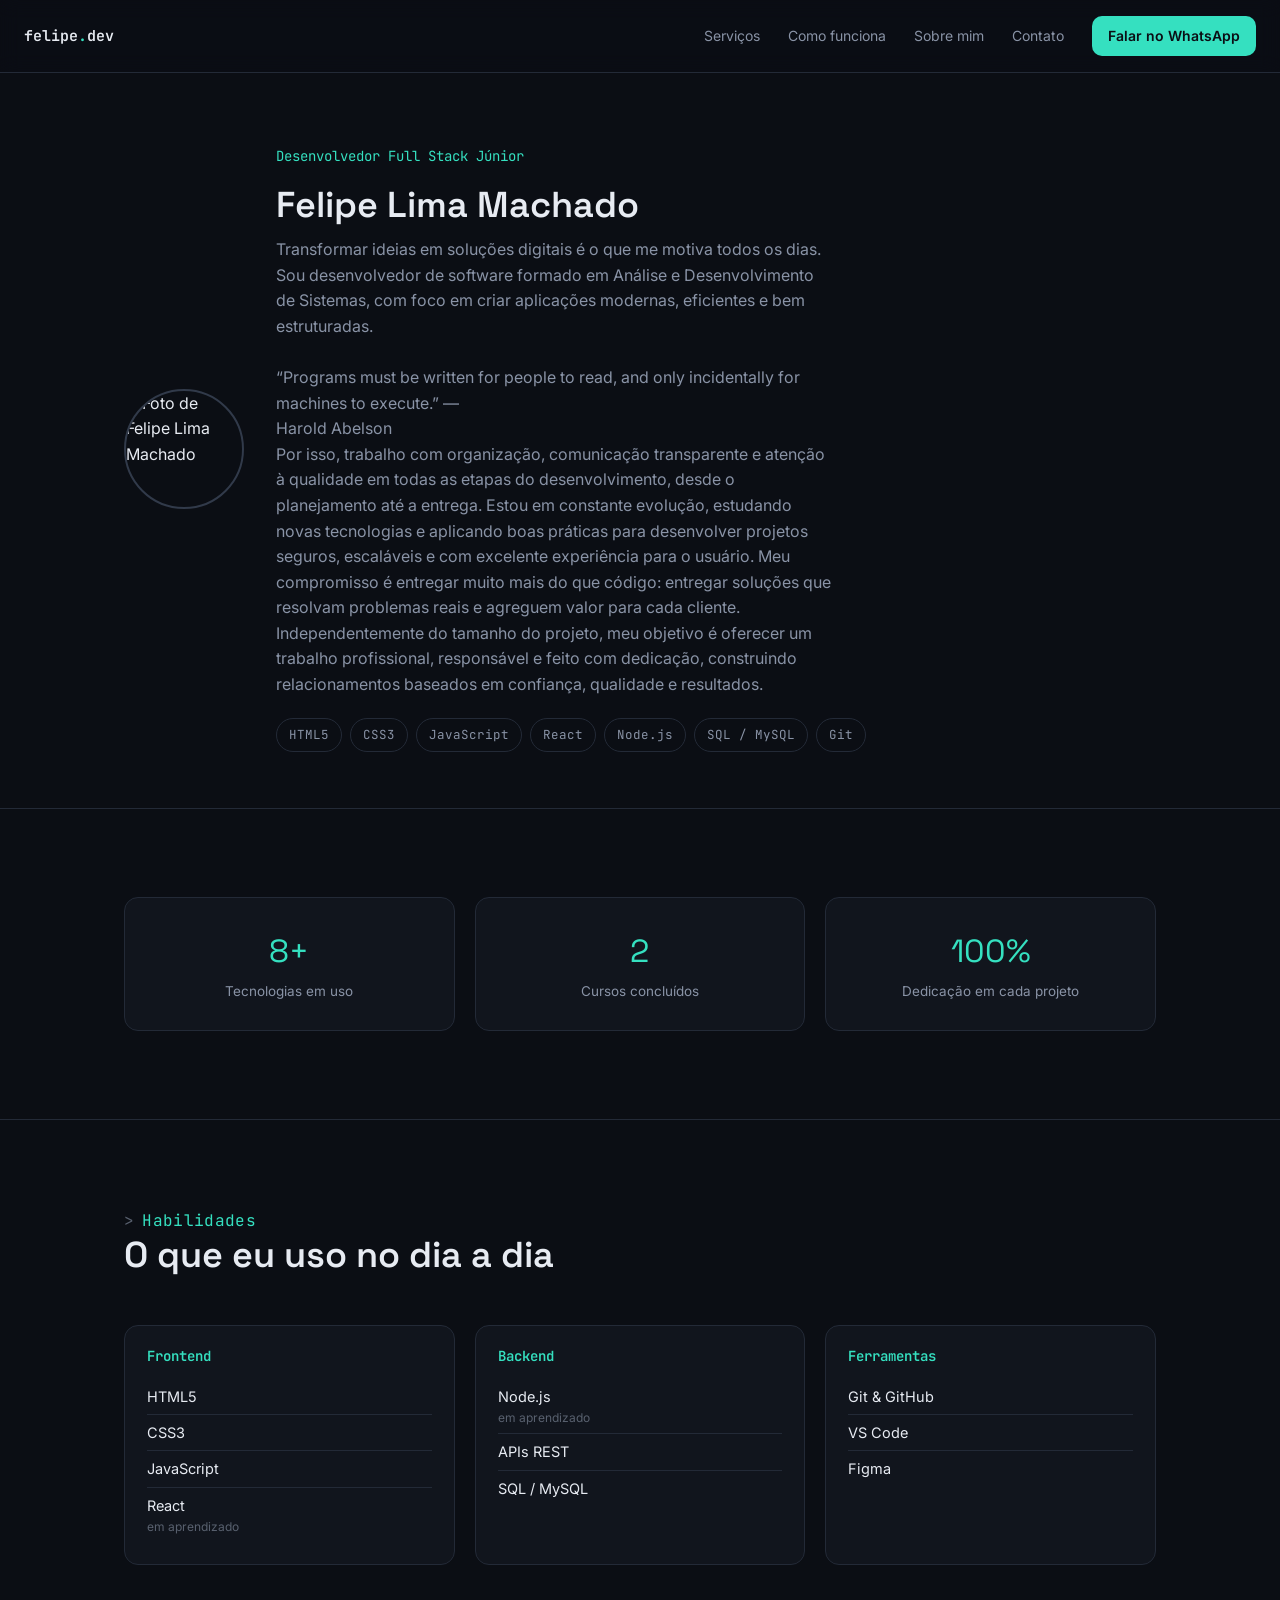
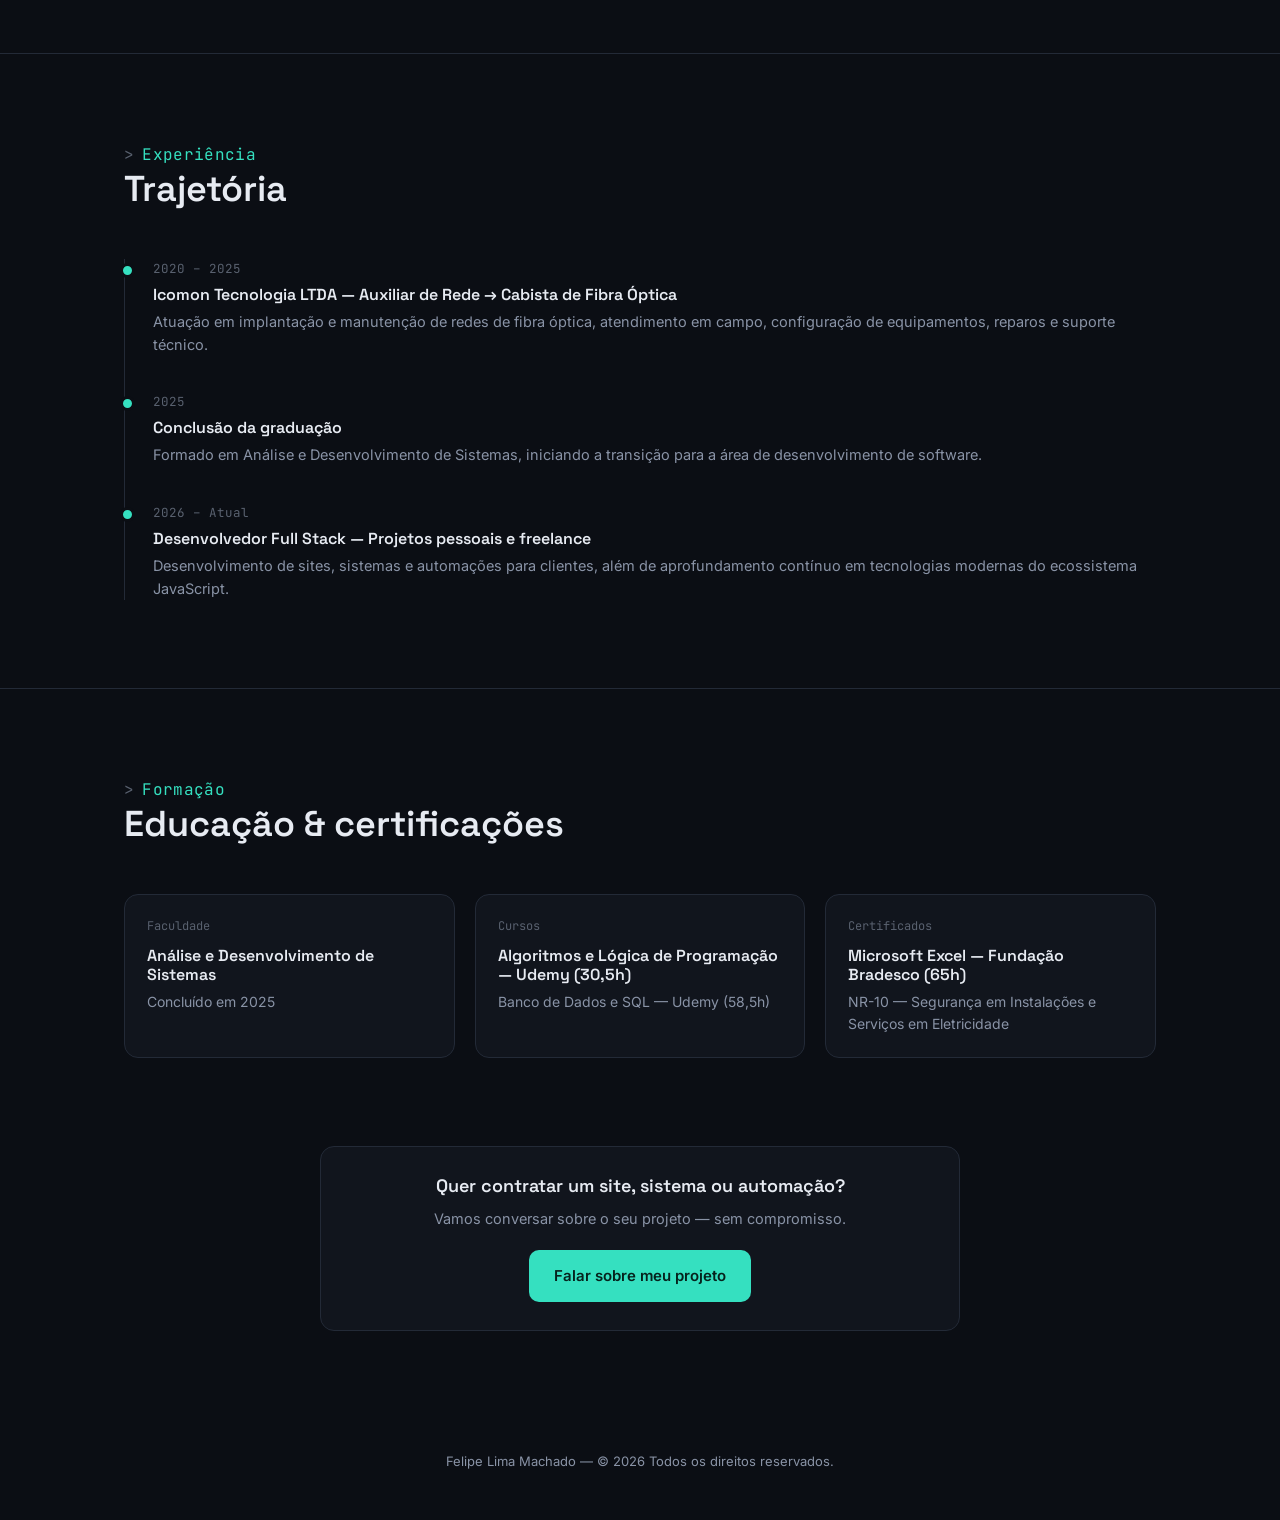
==== commit 2eb58ef5: "Update sobre.html" ====
--- a/sobre.html
+++ b/sobre.html
@@ -36,7 +36,7 @@
       <h1>Felipe Lima Machado</h1>
       <p style="max-width: 560px; margin-top: 10px;">
         Transformar ideias em soluções digitais é o que me motiva todos os dias. Sou desenvolvedor de software formado em Análise e Desenvolvimento de Sistemas, com foco em criar aplicações modernas, eficientes e bem estruturadas.<br>
-<br>“Programs must be written for people to read, and only incidentally for machines to execute.” — Harold Abelson       
+<br>“Programs must be written for people to read, and only incidentally for machines to execute.” — <br>Harold Abelson       
 <br>Por isso, trabalho com organização, comunicação transparente e atenção à qualidade em todas as etapas do desenvolvimento, desde o planejamento até a entrega.
 Estou em constante evolução, estudando novas tecnologias e aplicando boas práticas para desenvolver projetos seguros, escaláveis e com excelente experiência para o usuário. Meu compromisso é entregar muito mais do que código: entregar soluções que resolvam problemas reais e agreguem valor para cada cliente.
 Independentemente do tamanho do projeto, meu objetivo é oferecer um trabalho profissional, responsável e feito com dedicação, construindo relacionamentos baseados em confiança, qualidade e resultados.
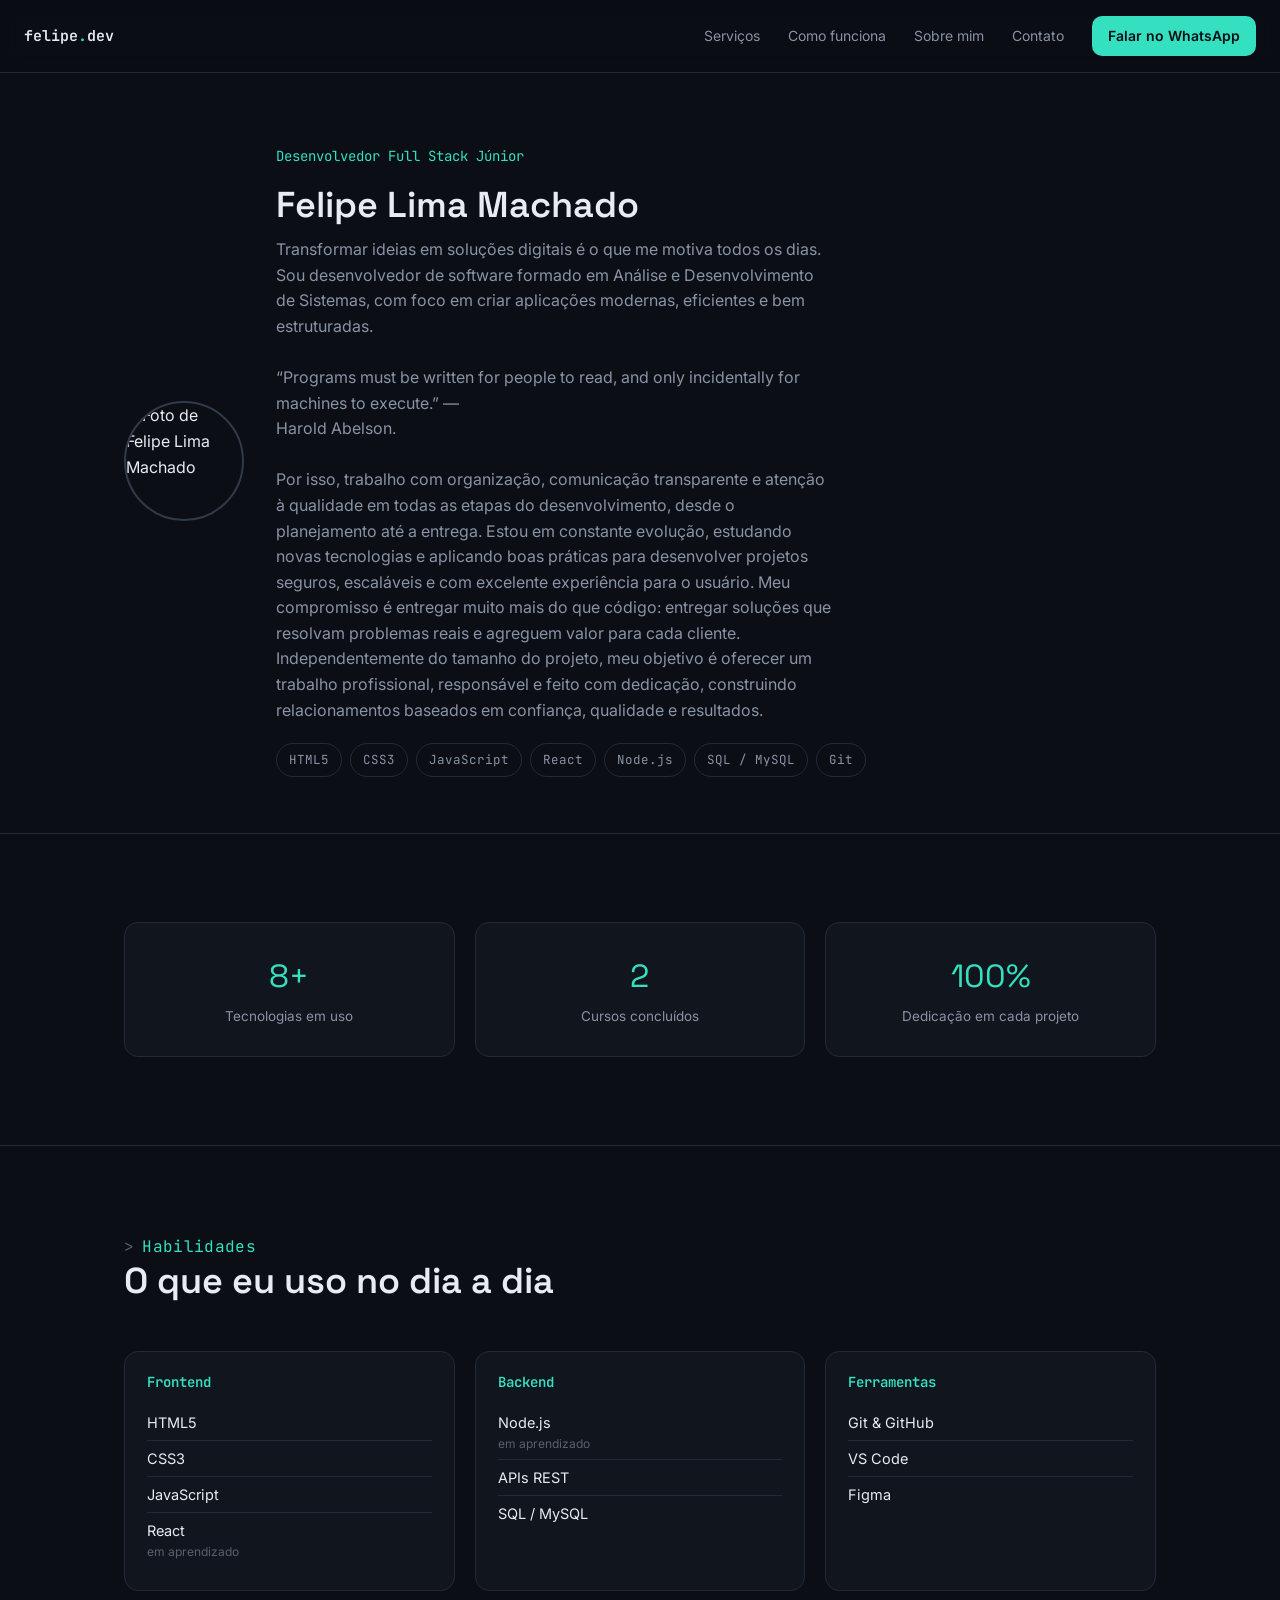
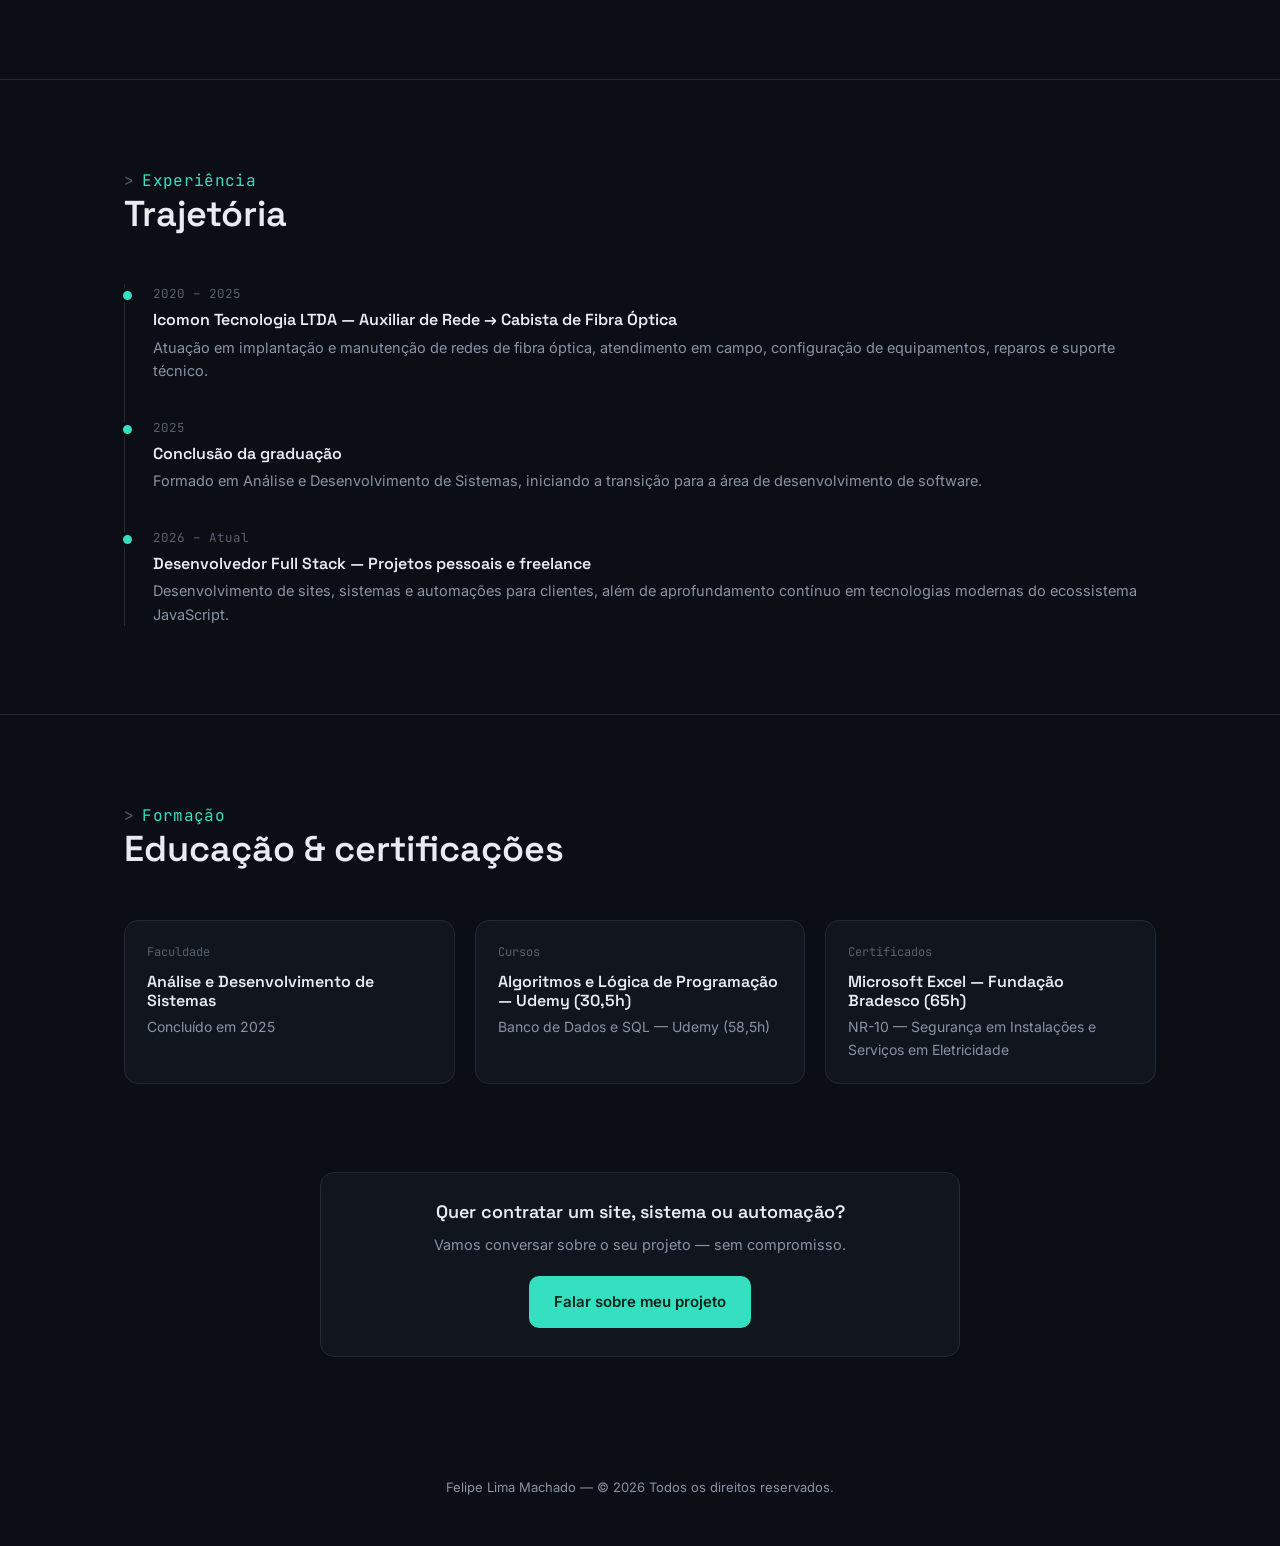
==== commit 8f7864f0: "Update sobre.html" ====
--- a/sobre.html
+++ b/sobre.html
@@ -36,7 +36,7 @@
       <h1>Felipe Lima Machado</h1>
       <p style="max-width: 560px; margin-top: 10px;">
         Transformar ideias em soluções digitais é o que me motiva todos os dias. Sou desenvolvedor de software formado em Análise e Desenvolvimento de Sistemas, com foco em criar aplicações modernas, eficientes e bem estruturadas.<br>
-<br>“Programs must be written for people to read, and only incidentally for machines to execute.” — <br>Harold Abelson       
+<br>“Programs must be written for people to read, and only incidentally for machines to execute.” — <br>Harold Abelson.<br>       
 <br>Por isso, trabalho com organização, comunicação transparente e atenção à qualidade em todas as etapas do desenvolvimento, desde o planejamento até a entrega.
 Estou em constante evolução, estudando novas tecnologias e aplicando boas práticas para desenvolver projetos seguros, escaláveis e com excelente experiência para o usuário. Meu compromisso é entregar muito mais do que código: entregar soluções que resolvam problemas reais e agreguem valor para cada cliente.
 Independentemente do tamanho do projeto, meu objetivo é oferecer um trabalho profissional, responsável e feito com dedicação, construindo relacionamentos baseados em confiança, qualidade e resultados.
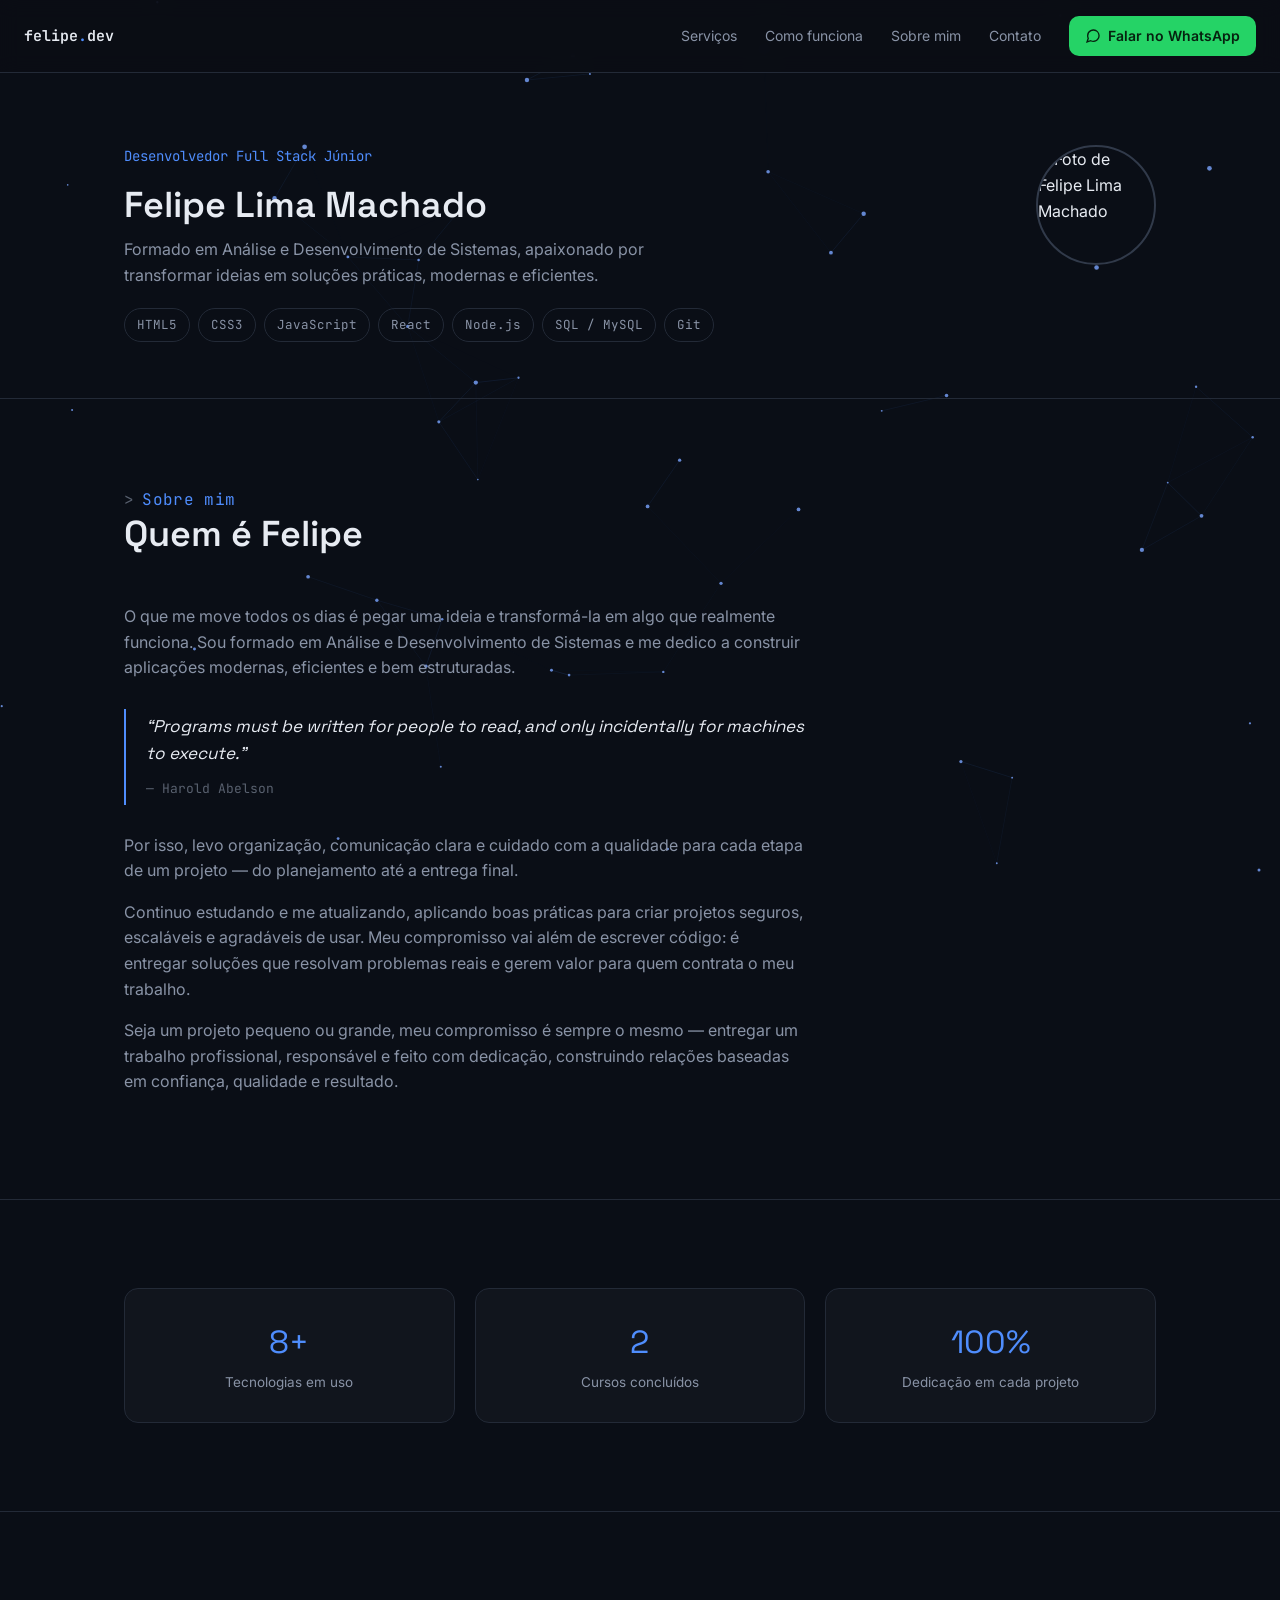
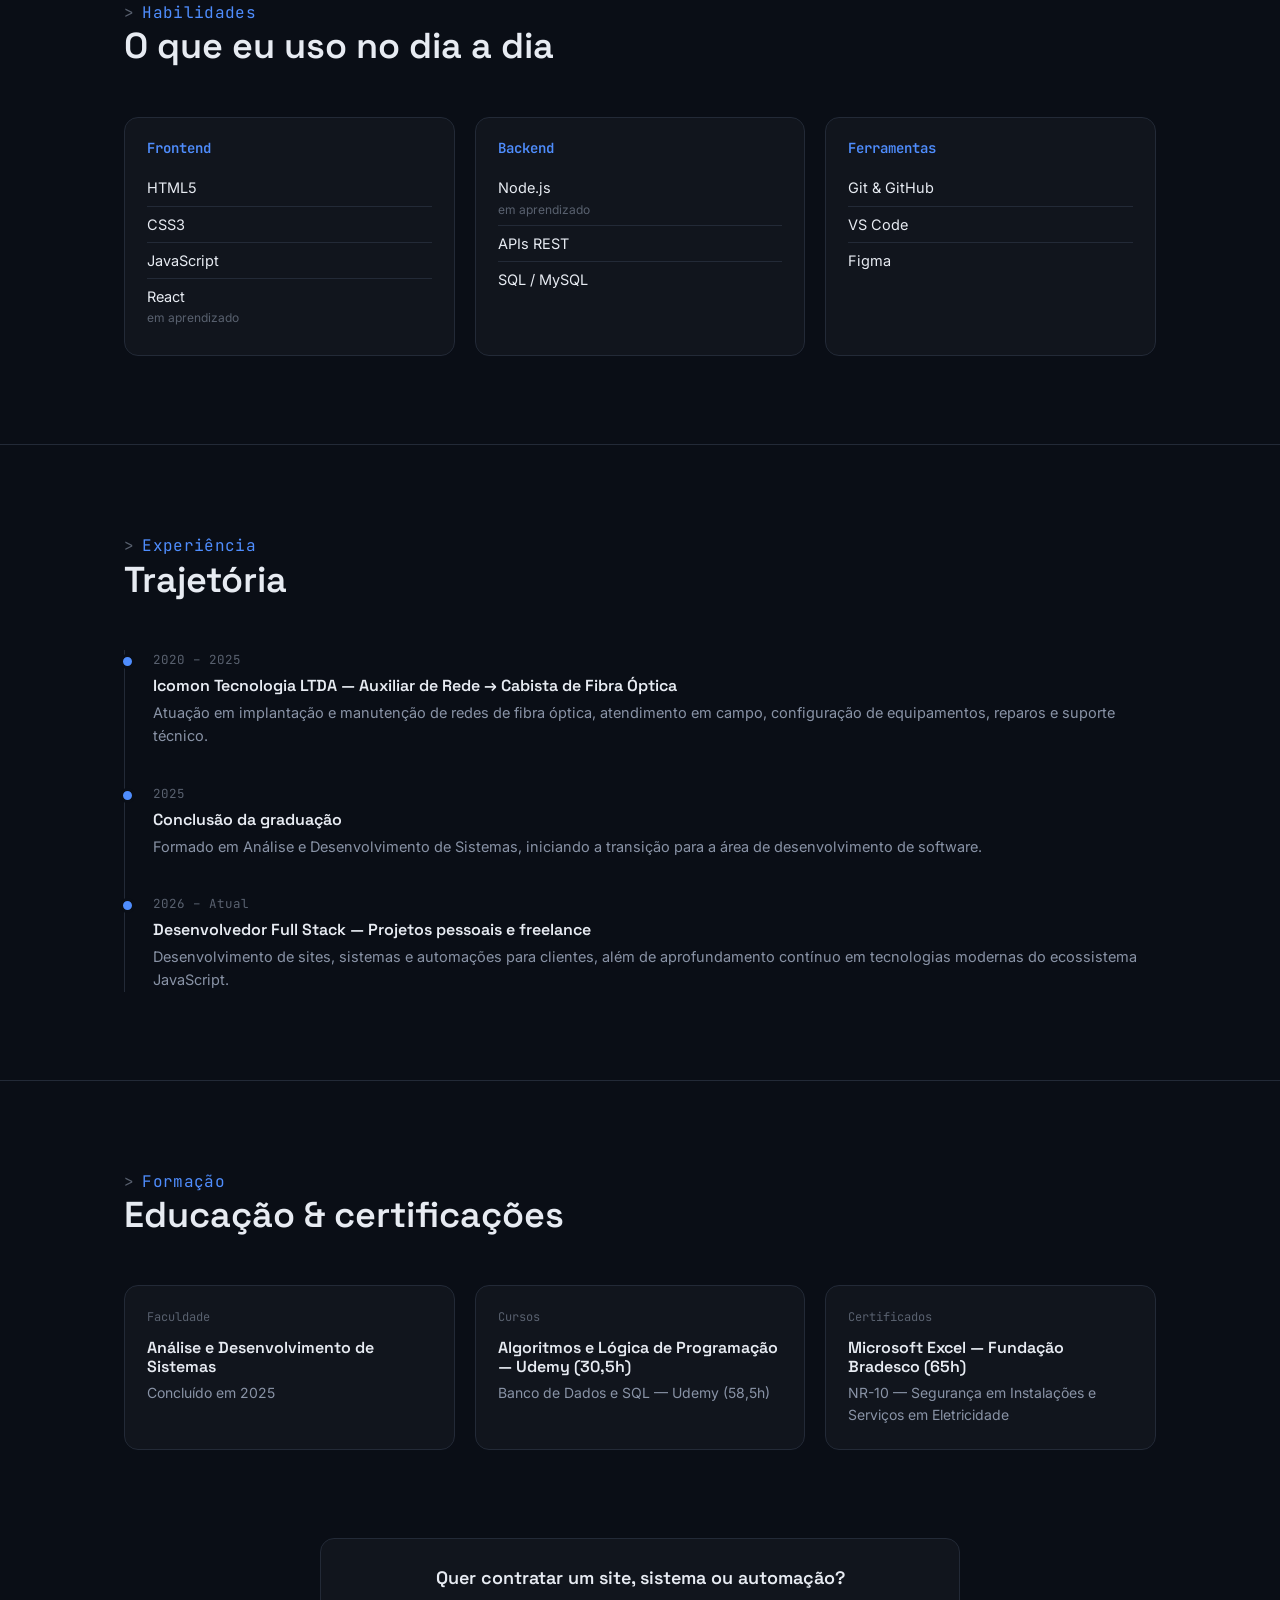
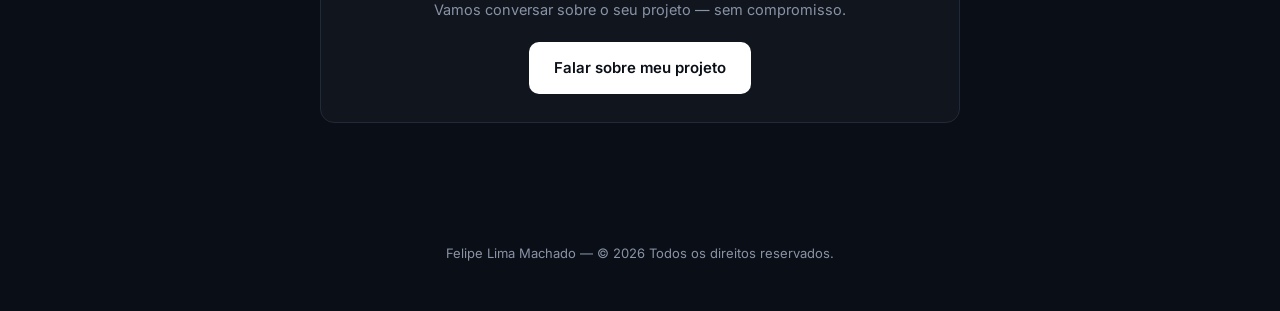
==== commit 849310ea: "Create sobre.html" ====
--- a/sobre.html
+++ b/sobre.html
@@ -12,6 +12,8 @@
 </head>
 <body>
 
+<canvas id="bgCanvas" aria-hidden="true"></canvas>
+
 <nav class="nav">
   <div class="nav__inner">
     <a href="index.html" class="nav__logo">felipe<span>.</span>dev</a>
@@ -21,25 +23,22 @@
       <a href="index.html#processo">Como funciona</a>
       <a href="#sobre">Sobre mim</a>
       <a href="index.html#contato">Contato</a>
-      <a href="https://wa.me/5511989954030" class="is-cta" target="_blank" rel="noopener">Falar no WhatsApp</a>
+      <a href="https://wa.me/5511989954030" class="is-cta" target="_blank" rel="noopener">
+        <svg class="whatsapp-icon" viewBox="0 0 24 24" fill="none" stroke="currentColor" stroke-width="2" aria-hidden="true"><path d="M21 11.5a8.38 8.38 0 0 1-.9 3.8 8.5 8.5 0 0 1-7.6 4.7 8.38 8.38 0 0 1-3.8-.9L3 21l1.9-5.7a8.38 8.38 0 0 1-.9-3.8 8.5 8.5 0 0 1 4.7-7.6 8.38 8.38 0 0 1 3.8-.9h.5a8.48 8.48 0 0 1 8 8v.5z"/></svg>
+        Falar no WhatsApp
+      </a>
     </div>
   </div>
 </nav>
 
 <header class="about-hero" id="sobre">
   <div class="container about-hero__grid">
-    <div class="about-hero__photo">
-      <img src="profile.jpg" alt="Foto de Felipe Lima Machado">
-    </div>
     <div>
       <p class="about-hero__role">Desenvolvedor Full Stack Júnior</p>
       <h1>Felipe Lima Machado</h1>
       <p style="max-width: 560px; margin-top: 10px;">
-        Transformar ideias em soluções digitais é o que me motiva todos os dias. Sou desenvolvedor de software formado em Análise e Desenvolvimento de Sistemas, com foco em criar aplicações modernas, eficientes e bem estruturadas.<br>
-<br>“Programs must be written for people to read, and only incidentally for machines to execute.” — <br>Harold Abelson.<br>       
-<br>Por isso, trabalho com organização, comunicação transparente e atenção à qualidade em todas as etapas do desenvolvimento, desde o planejamento até a entrega.
-Estou em constante evolução, estudando novas tecnologias e aplicando boas práticas para desenvolver projetos seguros, escaláveis e com excelente experiência para o usuário. Meu compromisso é entregar muito mais do que código: entregar soluções que resolvam problemas reais e agreguem valor para cada cliente.
-Independentemente do tamanho do projeto, meu objetivo é oferecer um trabalho profissional, responsável e feito com dedicação, construindo relacionamentos baseados em confiança, qualidade e resultados.
+        Formado em Análise e Desenvolvimento de Sistemas, apaixonado por transformar ideias em soluções
+        práticas, modernas e eficientes.
       </p>
       <div class="tags">
         <span class="tag-pill">HTML5</span>
@@ -51,10 +50,52 @@
         <span class="tag-pill">Git</span>
       </div>
     </div>
+    <div class="about-hero__photo">
+      <img src="profile.jpg" alt="Foto de Felipe Lima Machado">
+    </div>
   </div>
 </header>
 
 <section class="section" id="numeros">
+  <div class="container">
+    <div class="section__head">
+      <p class="eyebrow">Sobre mim</p>
+      <h2>Quem é Felipe</h2>
+    </div>
+
+    <div style="max-width: 680px;">
+      <p>
+        O que me move todos os dias é pegar uma ideia e transformá-la em algo que realmente funciona.
+        Sou formado em Análise e Desenvolvimento de Sistemas e me dedico a construir aplicações modernas,
+        eficientes e bem estruturadas.
+      </p>
+
+      <blockquote class="quote-block">
+        <p>“Programs must be written for people to read, and only incidentally for machines to execute.”</p>
+        <cite>— Harold Abelson</cite>
+      </blockquote>
+
+      <p>
+        Por isso, levo organização, comunicação clara e cuidado com a qualidade para cada etapa de um
+        projeto — do planejamento até a entrega final.
+      </p>
+
+      <p>
+        Continuo estudando e me atualizando, aplicando boas práticas para criar projetos seguros, escaláveis
+        e agradáveis de usar. Meu compromisso vai além de escrever código: é entregar soluções que resolvam
+        problemas reais e gerem valor para quem contrata o meu trabalho.
+      </p>
+
+      <p>
+        Seja um projeto pequeno ou grande, meu compromisso é sempre o mesmo — entregar um trabalho
+        profissional, responsável e feito com dedicação, construindo relações baseadas em confiança,
+        qualidade e resultado.
+      </p>
+    </div>
+  </div>
+</section>
+
+<section class="section" id="numeros-stats">
   <div class="container">
     <div class="stats-grid">
       <div class="stat-card">
--- a/main.css
+++ b/main.css
@@ -4,7 +4,7 @@
    =================================================================== */
 
 :root {
-  --bg: #0b0e14;
+  --bg: #0a0e16;
   --surface: #11151d;
   --surface-alt: #161c27;
   --border: #232a37;
@@ -14,9 +14,11 @@
   --text-muted: #8993a6;
   --text-faint: #59616f;
 
-  --accent: #35e0c0;
-  --accent-dark: #0f6e5c;
-  --accent-2: #6c8cff;
+  --accent: #4f8dfd;
+  --accent-dark: #14315e;
+  --accent-2: #7aa5ff;
+  --whatsapp: #25d366;
+  --whatsapp-dark: #0e5c34;
 
   --font-display: 'Space Grotesk', 'Segoe UI', sans-serif;
   --font-body: 'Inter', 'Segoe UI', sans-serif;
@@ -29,6 +31,15 @@
 * { box-sizing: border-box; }
 
 html { scroll-behavior: smooth; }
+
+#bgCanvas {
+  position: fixed;
+  inset: 0;
+  width: 100%;
+  height: 100%;
+  z-index: -1;
+  pointer-events: none;
+}
 
 body {
   margin: 0;
@@ -107,10 +118,10 @@
 .btn:hover { transform: translateY(-1px); }
 
 .btn--primary {
-  background: var(--accent);
-  color: #06231d;
-}
-.btn--primary:hover { background: #4fe9cc; }
+  background: #ffffff;
+  color: var(--bg);
+}
+.btn--primary:hover { background: #d9e3f5; }
 
 .btn--ghost {
   background: transparent;
@@ -118,6 +129,18 @@
   color: var(--text);
 }
 .btn--ghost:hover { border-color: var(--accent); color: var(--accent); }
+
+.btn--whatsapp {
+  background: var(--whatsapp);
+  color: #06210f;
+}
+.btn--whatsapp:hover { background: #35e07d; }
+
+.whatsapp-icon {
+  width: 16px;
+  height: 16px;
+  flex-shrink: 0;
+}
 
 /* ---------- navbar ---------- */
 
@@ -156,13 +179,16 @@
 .nav__links a:hover { color: var(--text); }
 
 .nav__links a.is-cta {
-  color: var(--bg);
-  background: var(--accent);
+  display: inline-flex;
+  align-items: center;
+  gap: 7px;
+  color: #06210f;
+  background: var(--whatsapp);
   padding: 9px 16px;
   border-radius: var(--radius);
   font-weight: 600;
 }
-.nav__links a.is-cta:hover { background: #4fe9cc; color: var(--bg); }
+.nav__links a.is-cta:hover { background: #35e07d; color: #06210f; }
 
 .nav__toggle {
   display: none;
@@ -206,8 +232,8 @@
   padding: 96px 0 80px;
   border-bottom: 1px solid var(--border);
   background:
-    radial-gradient(ellipse 60% 50% at 15% 0%, rgba(53, 224, 192, 0.08), transparent),
-    radial-gradient(ellipse 50% 40% at 100% 20%, rgba(108, 140, 255, 0.06), transparent);
+    radial-gradient(ellipse 60% 50% at 15% 0%, rgba(79, 141, 253, 0.10), transparent),
+    radial-gradient(ellipse 50% 40% at 100% 20%, rgba(122, 165, 255, 0.08), transparent);
 }
 
 .hero__grid {
@@ -508,9 +534,9 @@
 
 .about-hero__grid {
   display: grid;
-  grid-template-columns: auto 1fr;
+  grid-template-columns: 1fr auto;
   gap: 32px;
-  align-items: center;
+  align-items: start;
 }
 
 .about-hero__photo {
@@ -519,6 +545,7 @@
   border-radius: 50%;
   border: 2px solid var(--border-strong);
   overflow: hidden;
+  order: 2;
 }
 .about-hero__photo img { width: 100%; height: 100%; object-fit: cover; }
 
@@ -526,7 +553,29 @@
 .about-hero__role { font-family: var(--font-mono); color: var(--accent); font-size: 14px; }
 
 @media (max-width: 560px) {
-  .about-hero__grid { grid-template-columns: 1fr; text-align: center; justify-items: center; }
+  .about-hero__grid { grid-template-columns: 1fr; justify-items: start; }
+  .about-hero__photo { order: -1; margin-bottom: 12px; }
+}
+
+.quote-block {
+  margin: 28px 0;
+  padding: 4px 0 4px 20px;
+  border-left: 2px solid var(--accent);
+}
+
+.quote-block p {
+  font-family: var(--font-display);
+  font-style: italic;
+  font-size: 17px;
+  color: var(--text);
+  margin: 0 0 8px;
+}
+
+.quote-block cite {
+  font-family: var(--font-mono);
+  font-style: normal;
+  font-size: 13px;
+  color: var(--text-faint);
 }
 
 .tags {
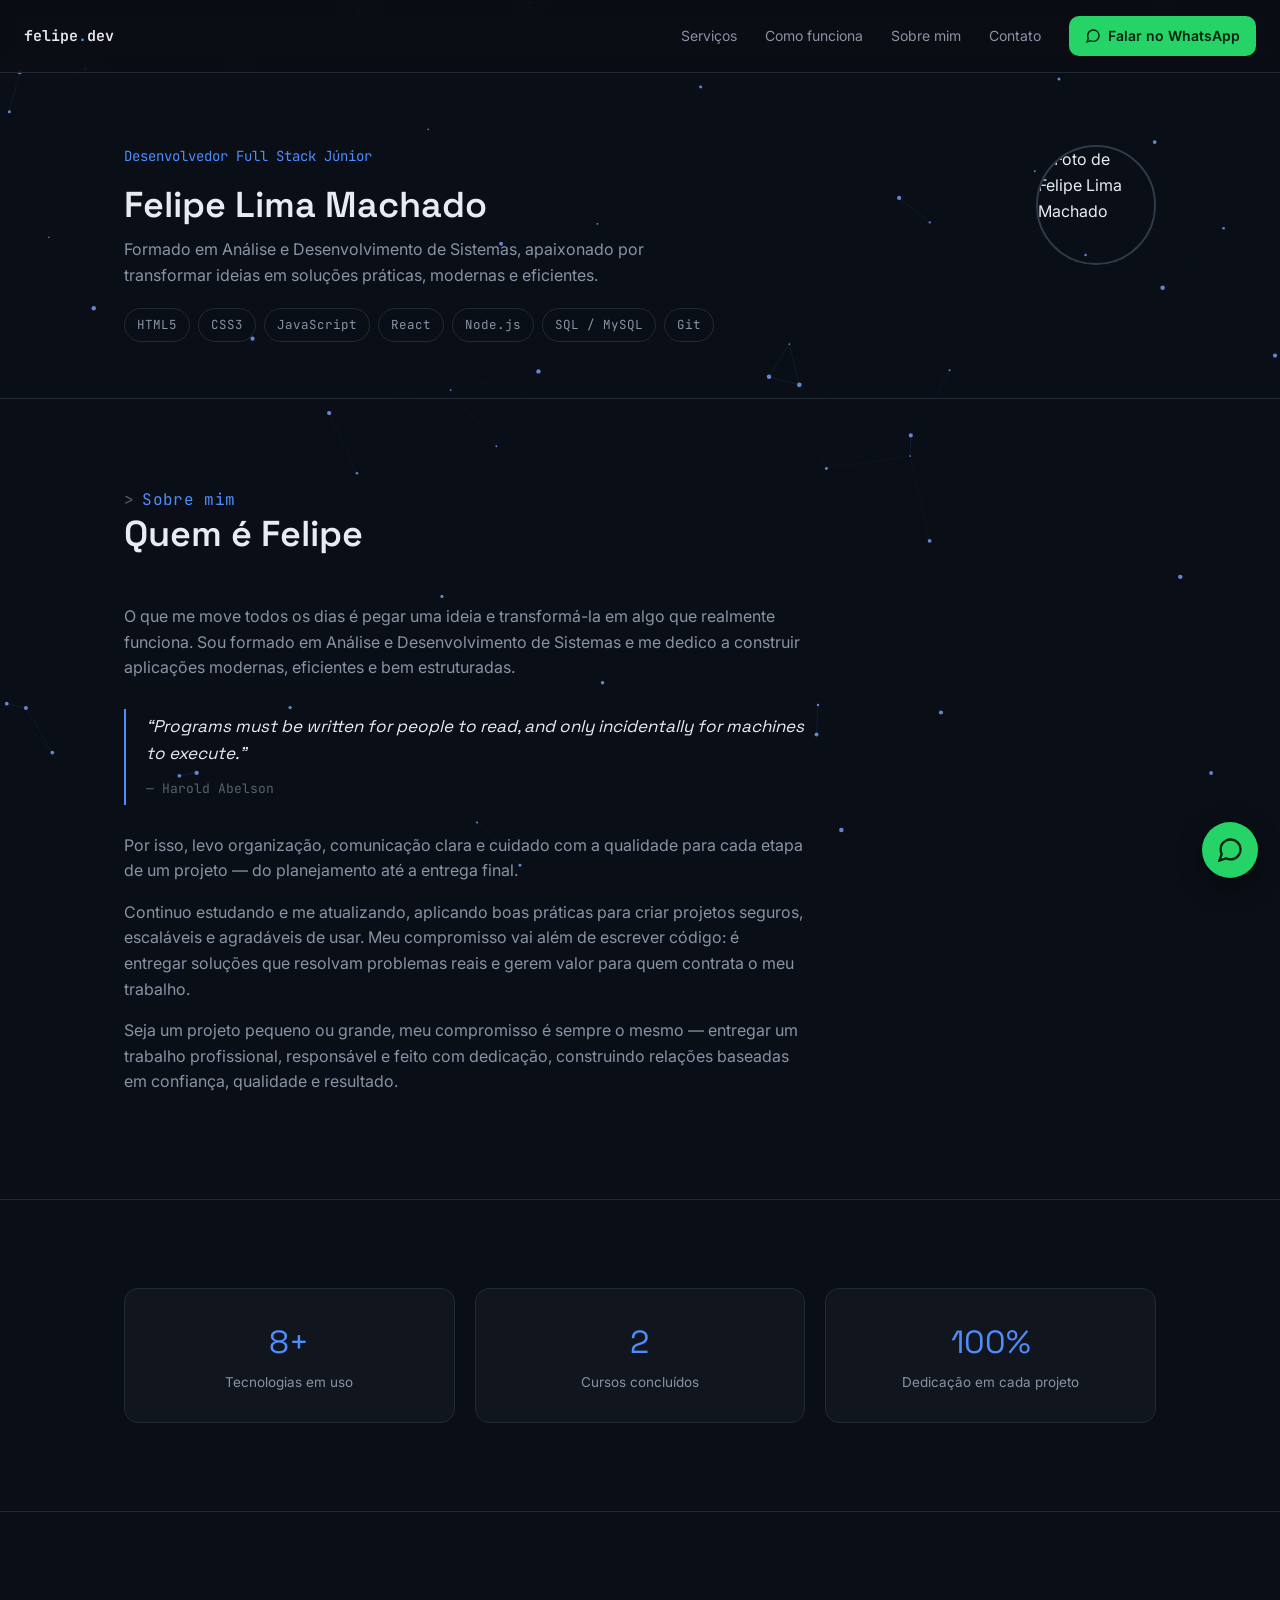
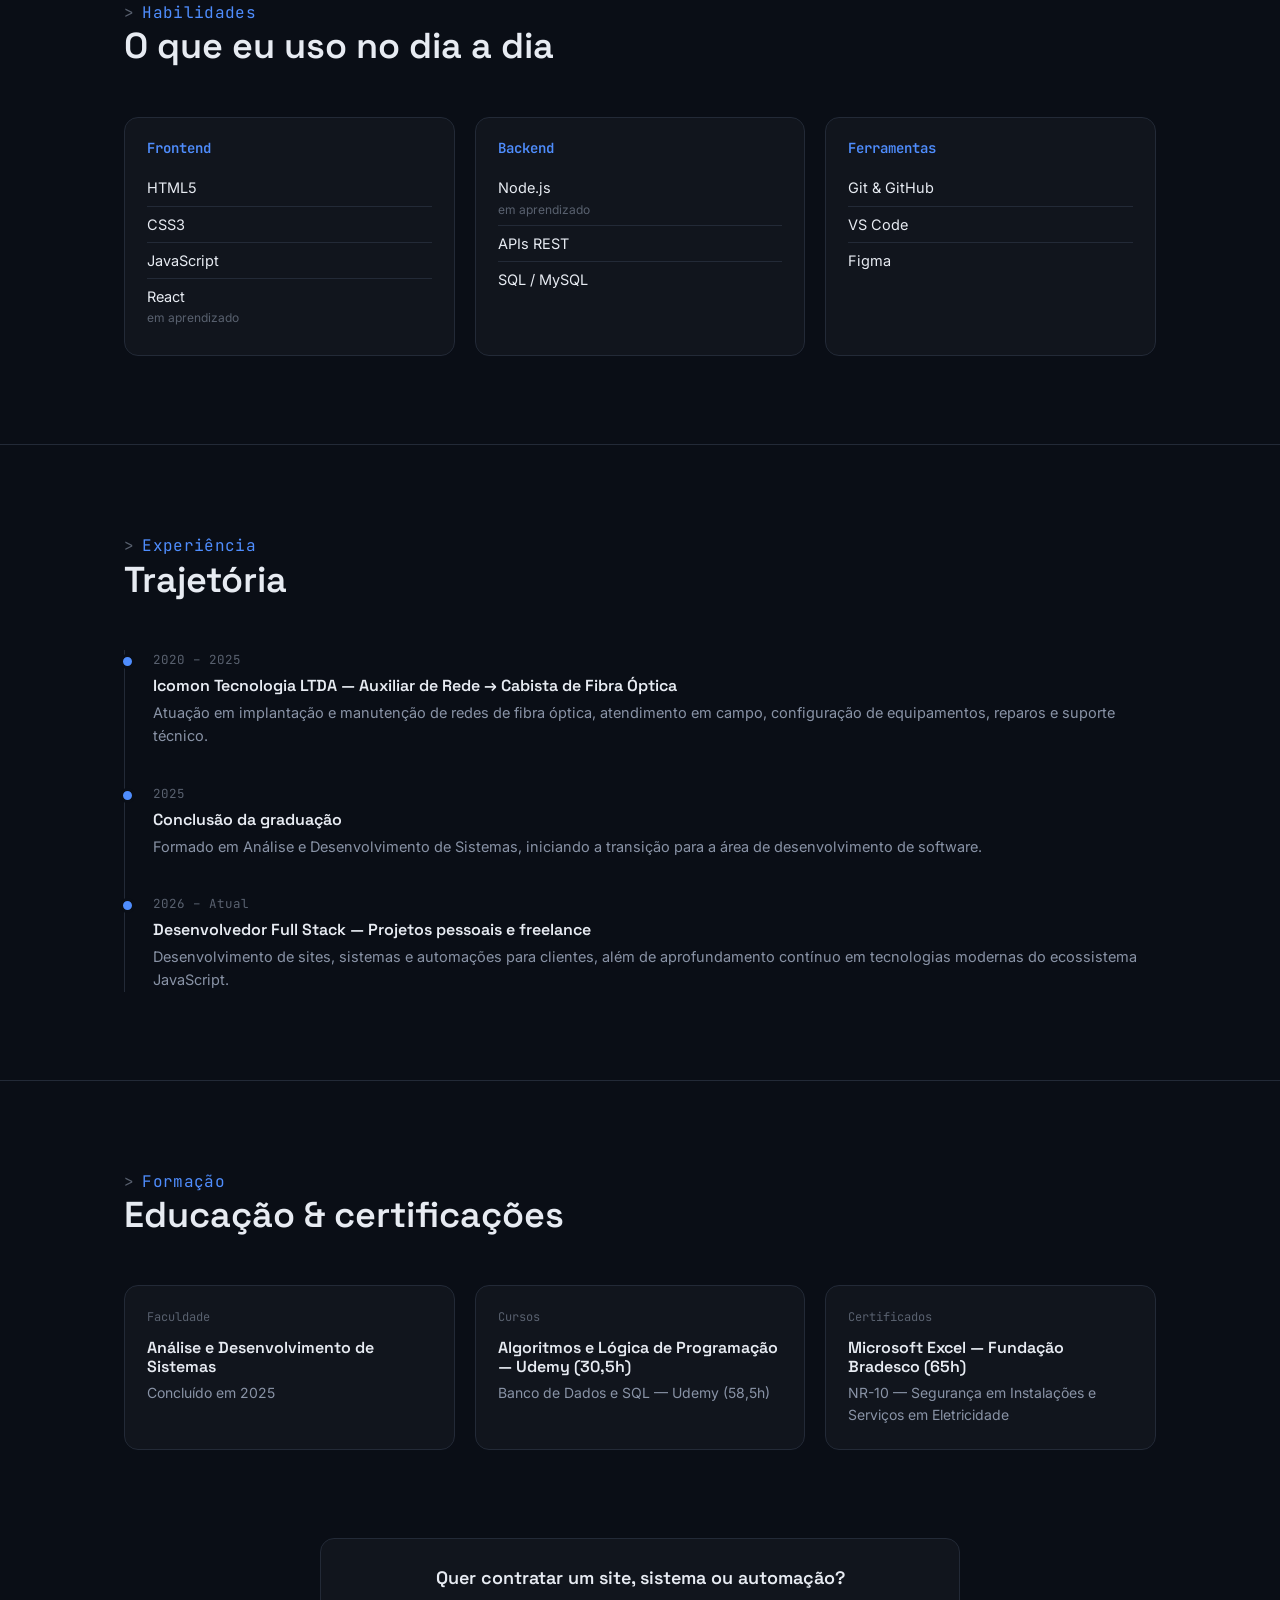
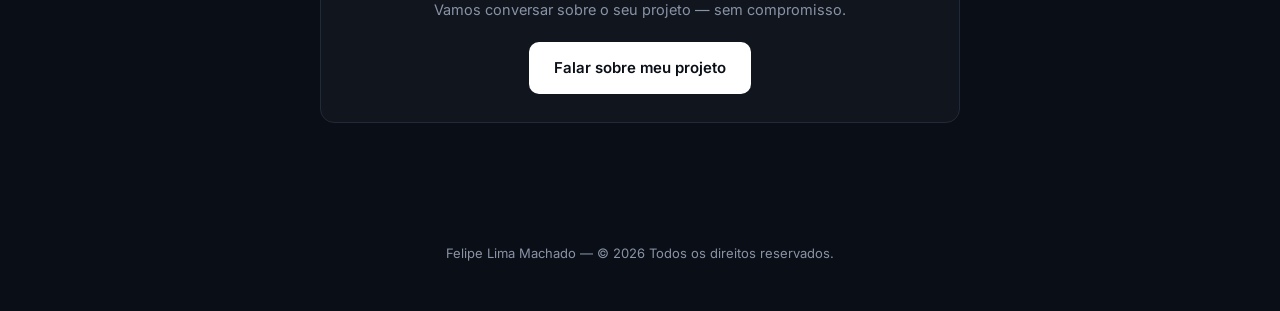
==== commit 3e106a2d: "Create sobre.html" ====
--- a/sobre.html
+++ b/sobre.html
@@ -217,6 +217,10 @@
   <p>Felipe Lima Machado — © <span id="year"></span> Todos os direitos reservados.</p>
 </footer>
 
+<a href="https://wa.me/5511989954030" class="whatsapp-float" target="_blank" rel="noopener" aria-label="Falar no WhatsApp">
+  <svg viewBox="0 0 24 24" fill="none" stroke="currentColor" stroke-width="2" aria-hidden="true"><path d="M21 11.5a8.38 8.38 0 0 1-.9 3.8 8.5 8.5 0 0 1-7.6 4.7 8.38 8.38 0 0 1-3.8-.9L3 21l1.9-5.7a8.38 8.38 0 0 1-.9-3.8 8.5 8.5 0 0 1 4.7-7.6 8.38 8.38 0 0 1 3.8-.9h.5a8.48 8.48 0 0 1 8 8v.5z"/></svg>
+</a>
+
 <script src="main.js"></script>
 </body>
 </html>
--- a/main.css
+++ b/main.css
@@ -140,6 +140,35 @@
   width: 16px;
   height: 16px;
   flex-shrink: 0;
+}
+
+.whatsapp-float {
+  position: fixed;
+  right: 22px;
+  bottom: 22px;
+  z-index: 50;
+  width: 56px;
+  height: 56px;
+  border-radius: 50%;
+  background: var(--whatsapp);
+  display: flex;
+  align-items: center;
+  justify-content: center;
+  box-shadow: 0 8px 24px rgba(0, 0, 0, 0.35);
+  transition: transform 150ms ease, background 150ms ease;
+}
+
+.whatsapp-float:hover { background: #35e07d; transform: translateY(-2px) scale(1.04); }
+
+.whatsapp-float svg {
+  width: 28px;
+  height: 28px;
+  color: #06210f;
+}
+
+@media (max-width: 560px) {
+  .whatsapp-float { right: 16px; bottom: 16px; width: 50px; height: 50px; }
+  .whatsapp-float svg { width: 24px; height: 24px; }
 }
 
 /* ---------- navbar ---------- */
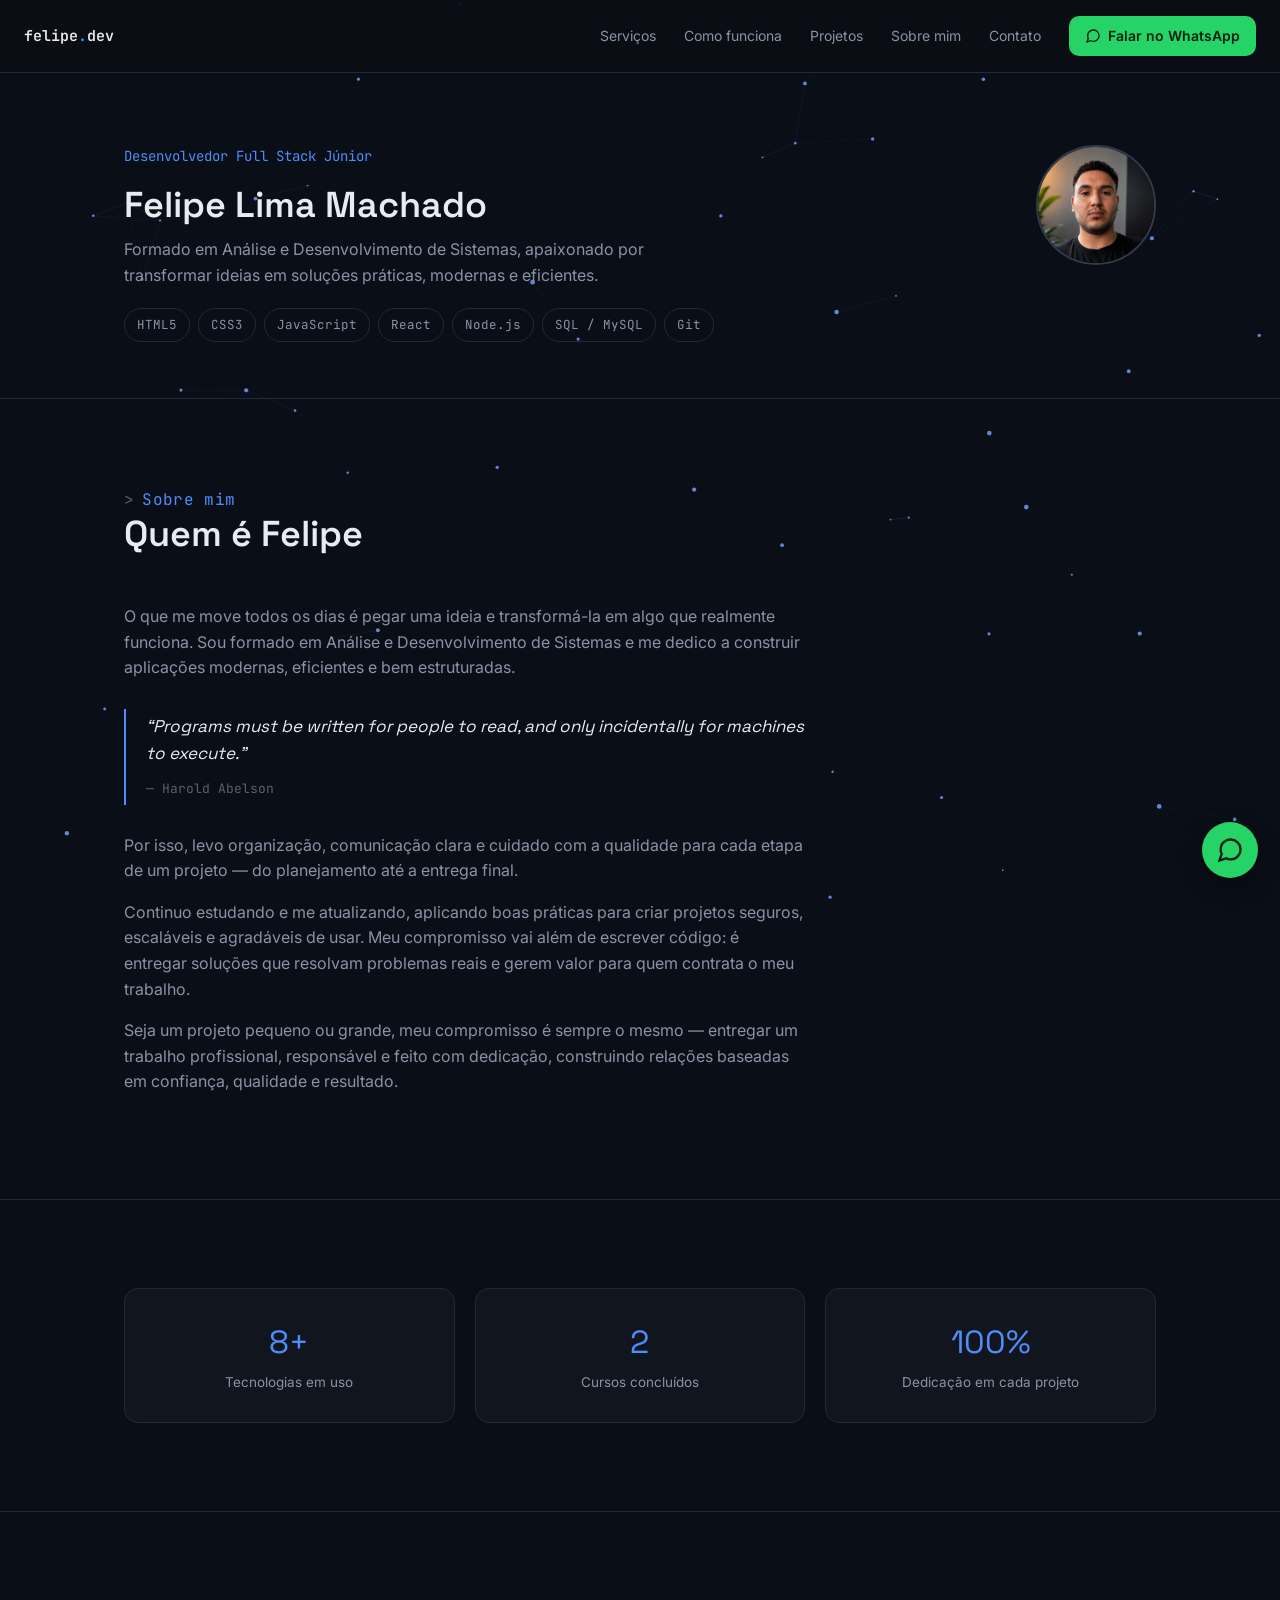
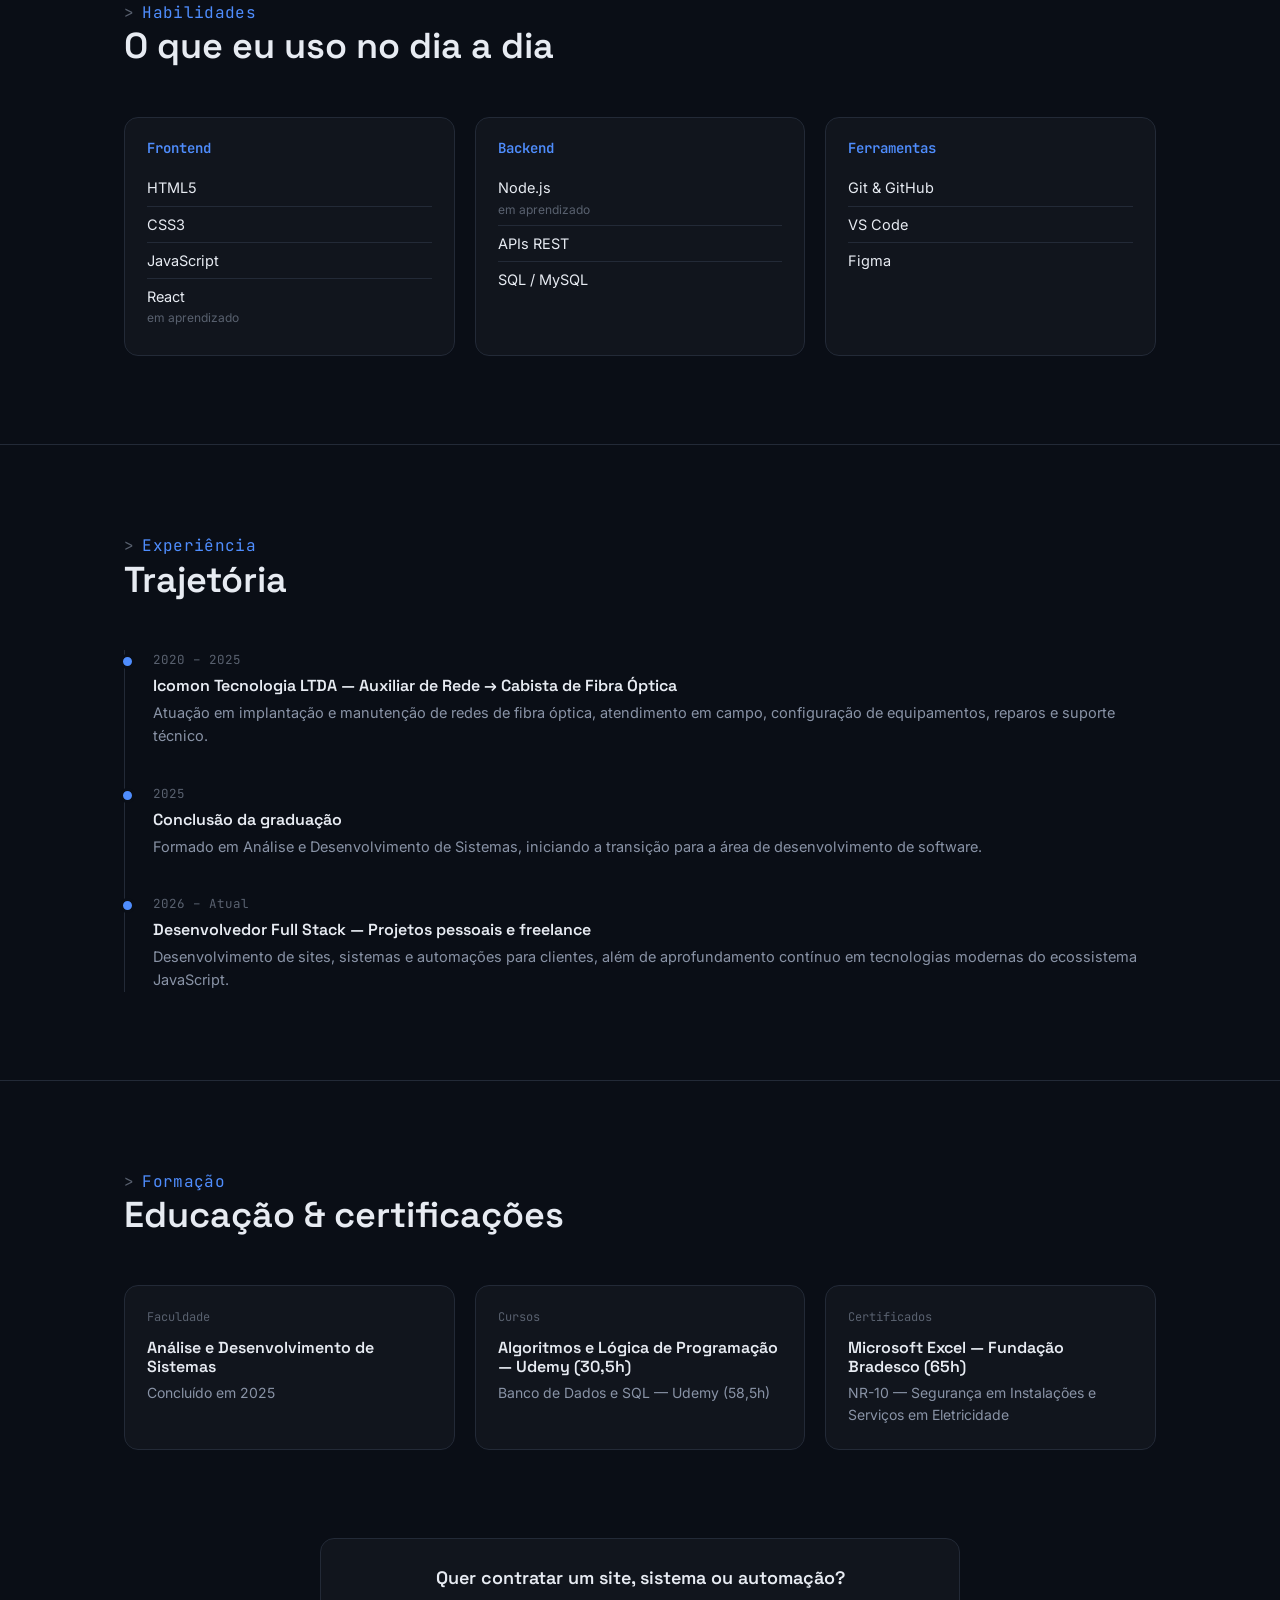
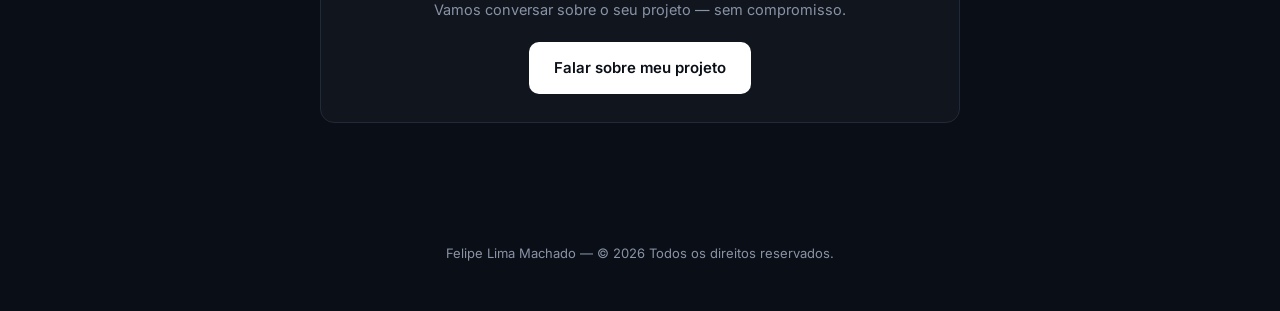
==== commit 8bb26c07: "Create sobre.html" ====
--- a/sobre.html
+++ b/sobre.html
@@ -21,6 +21,7 @@
     <div class="nav__links" id="navLinks">
       <a href="index.html#servicos">Serviços</a>
       <a href="index.html#processo">Como funciona</a>
+      <a href="projetos.html">Projetos</a>
       <a href="#sobre">Sobre mim</a>
       <a href="index.html#contato">Contato</a>
       <a href="https://wa.me/5511989954030" class="is-cta" target="_blank" rel="noopener">
--- a/main.css
+++ b/main.css
@@ -748,6 +748,72 @@
   .stats-grid { grid-template-columns: 1fr; }
 }
 
+/* ---------- projects page ---------- */
+
+.projects-grid {
+  display: grid;
+  grid-template-columns: repeat(2, 1fr);
+  gap: 22px;
+}
+
+.project-card {
+  background: var(--surface);
+  border: 1px solid var(--border);
+  border-radius: 14px;
+  overflow: hidden;
+  display: flex;
+  flex-direction: column;
+  transition: border-color 150ms ease, transform 150ms ease;
+}
+
+.project-card:hover { border-color: var(--border-strong); transform: translateY(-3px); }
+
+.project-card__thumb {
+  height: 120px;
+  display: flex;
+  align-items: center;
+  justify-content: center;
+  font-family: var(--font-mono);
+  font-size: 13px;
+  color: rgba(255, 255, 255, 0.55);
+  letter-spacing: 0.03em;
+}
+
+.project-card__body { padding: 22px; display: flex; flex-direction: column; flex: 1; }
+
+.project-card h3 { font-size: 18px; margin-bottom: 8px; }
+.project-card p { font-size: 14px; margin-bottom: 16px; flex: 1; }
+
+.project-card__tags {
+  display: flex;
+  flex-wrap: wrap;
+  gap: 6px;
+  margin-bottom: 18px;
+}
+
+.project-card__tags span {
+  font-family: var(--font-mono);
+  font-size: 11.5px;
+  padding: 4px 9px;
+  border: 1px solid var(--border);
+  border-radius: 20px;
+  color: var(--text-muted);
+}
+
+.project-card__actions { display: flex; gap: 10px; }
+
+.project-card__actions .btn {
+  flex: 1;
+  padding: 10px 14px;
+  font-size: 13.5px;
+  text-align: center;
+  justify-content: center;
+}
+
+@media (max-width: 760px) {
+  .projects-grid { grid-template-columns: 1fr; }
+}
+
 /* ---------- utility ---------- */
 
 .visually-hidden {
